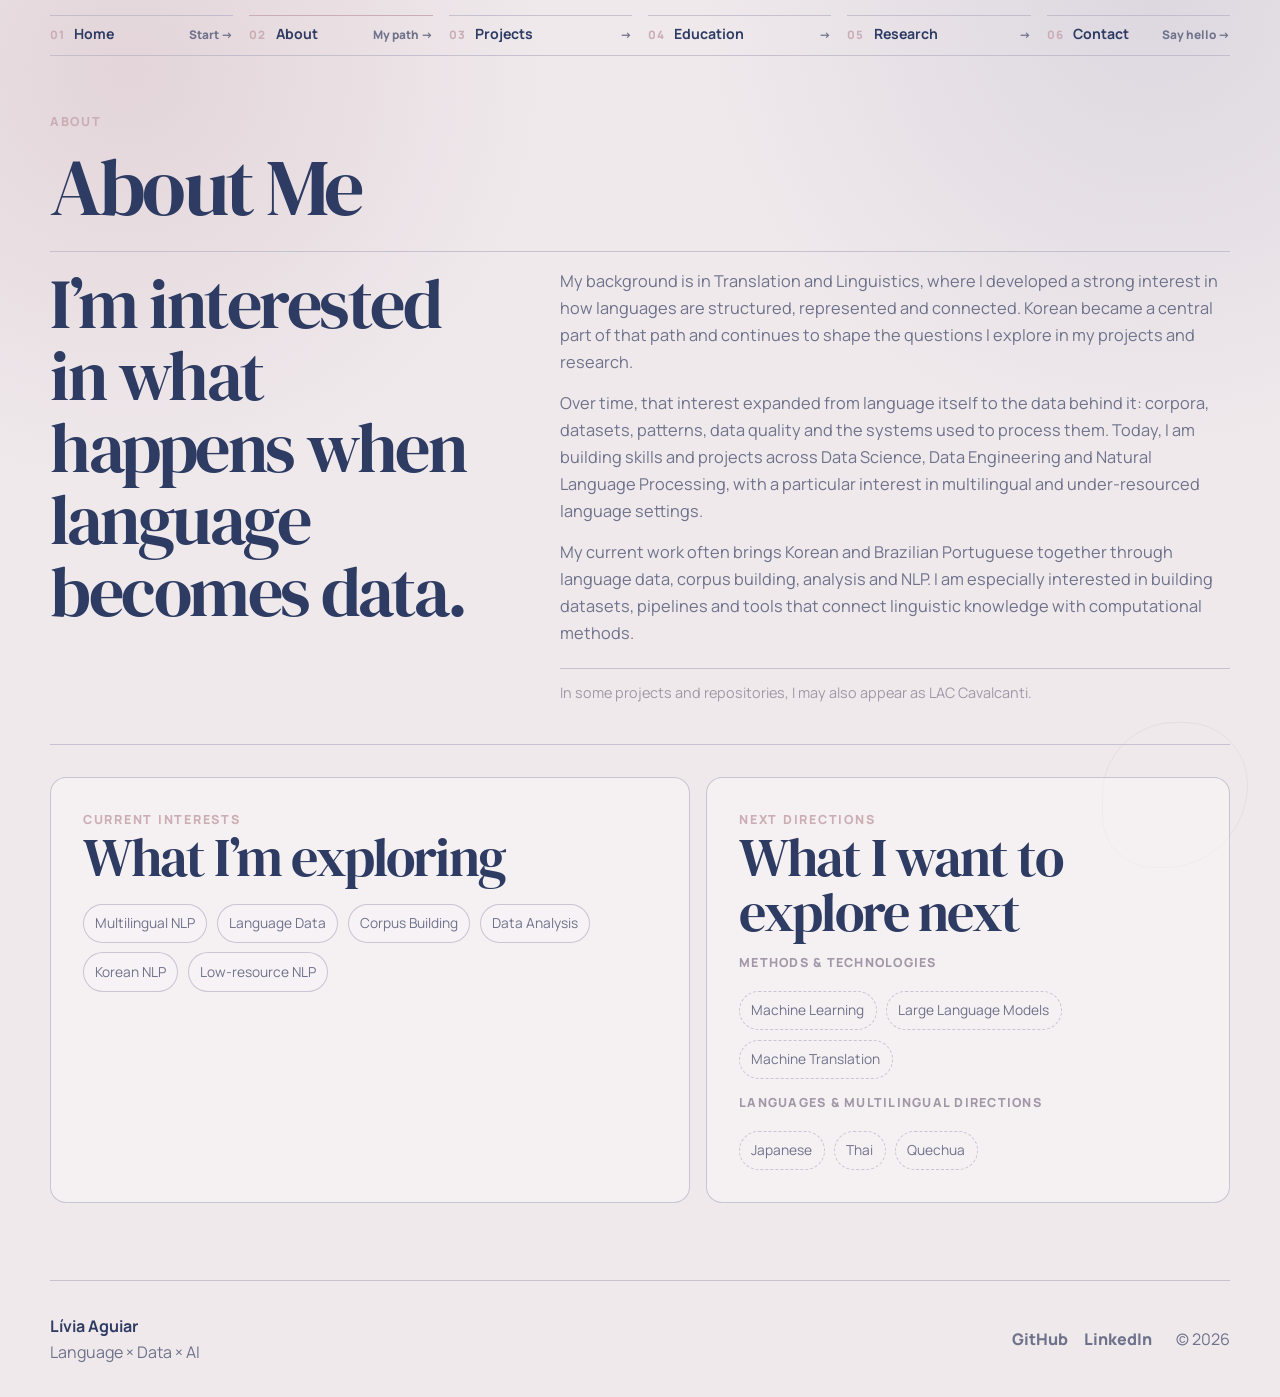
==== about.html @ 625784f5 "Redesign about page" ====
<!doctype html>
<html lang="en">
  <head>
    <meta charset="UTF-8" />
    <meta name="viewport" content="width=device-width, initial-scale=1.0" />
    <meta name="description" content="About Lívia Aguiar: language data, data science, NLP and multilingual language technology with a Korean and Brazilian Portuguese focus." />
    <meta property="og:title" content="About — Lívia Aguiar" />
    <meta property="og:description" content="A profile at the intersection of language, data and NLP." />
    <meta property="og:type" content="website" />
    <title>About — Lívia Aguiar</title>
    <link rel="icon" href="assets/icons/favicon.svg" type="image/svg+xml" />
    <link rel="preconnect" href="https://fonts.googleapis.com" />
    <link rel="preconnect" href="https://fonts.gstatic.com" crossorigin />
    <link href="https://fonts.googleapis.com/css2?family=DM+Serif+Display&family=Manrope:wght@400;500;600;700;800&display=swap" rel="stylesheet" />
    <link rel="stylesheet" href="css/style.css" />
  </head>
  <body data-page="about">
    <a class="skip-link" href="#main">Skip to content</a>
    <nav class="editorial-nav" aria-label="Main navigation"><a href="index.html"><span>01</span><strong>Home</strong><em>Start →</em></a><a class="is-active" href="about.html" aria-current="page"><span>02</span><strong>About</strong><em>My path →</em></a><a href="projects.html"><span>03</span><strong>Projects</strong><em>→</em></a><a href="education.html"><span>04</span><strong>Education</strong><em>→</em></a><a href="research.html"><span>05</span><strong>Research</strong><em>→</em></a><a href="contact.html"><span>06</span><strong>Contact</strong><em>Say hello →</em></a></nav>
    <main id="main" class="page-shell">
      <header class="page-intro about-intro reveal"><p class="eyebrow">About</p><h1>About Me</h1></header>
      <section class="about-editorial reveal" aria-label="About Lívia Aguiar">
        <p class="about-statement">I’m interested in what happens when language becomes data.</p>
        <div class="about-narrative">
          <p>My background is in Translation and Linguistics, where I developed a strong interest in how languages are structured, represented and connected. Korean became a central part of that path and continues to shape the questions I explore in my projects and research.</p>
          <p>Over time, that interest expanded from language itself to the data behind it: corpora, datasets, patterns, data quality and the systems used to process them. Today, I am building skills and projects across Data Science, Data Engineering and Natural Language Processing, with a particular interest in multilingual and under-resourced language settings.</p>
          <p>My current work often brings Korean and Brazilian Portuguese together through language data, corpus building, analysis and NLP. I am especially interested in building datasets, pipelines and tools that connect linguistic knowledge with computational methods.</p>
          <p class="alias-note">In some projects and repositories, I may also appear as LAC Cavalcanti.</p>
        </div>
      </section>
      <section class="about-interest-grid reveal" aria-label="Current and future interests">
        <article class="interest-panel current-interests" aria-labelledby="interests-title"><p class="eyebrow">Current interests</p><h2 id="interests-title">What I’m exploring</h2><ul class="tag-list"><li>Multilingual NLP</li><li>Language Data</li><li>Corpus Building</li><li>Data Analysis</li><li>Korean NLP</li><li>Low-resource NLP</li></ul></article>
        <article class="interest-panel next-interests" aria-labelledby="next-title"><p class="eyebrow">Next directions</p><h2 id="next-title">What I want to explore next</h2><div class="future-group"><h3>Methods & Technologies</h3><ul class="tag-list future-tags"><li>Machine Learning</li><li>Large Language Models</li><li>Machine Translation</li></ul></div><div class="future-group"><h3>Languages & Multilingual Directions</h3><ul class="tag-list future-tags"><li>Japanese</li><li>Thai</li><li>Quechua</li></ul></div></article>
      </section>
    </main>
    <footer class="site-footer"><div><strong>Lívia Aguiar</strong><p>Language × Data × AI</p></div><nav aria-label="Footer links"><a href="https://github.com/liviaaguiarcc/" target="_blank" rel="noreferrer">GitHub</a><a href="https://www.linkedin.com/in/liviaaguiarcc/" target="_blank" rel="noreferrer">LinkedIn</a></nav><p>© <span data-year></span></p></footer>
    <script src="js/main.js"></script>
  </body>
</html>
---- css/style.css ----
/* Variables */
:root {
  --navy: #2e3b62;
  --lavender-grey: #6e728b;
  --soft-lilac: #b7b3c6;
  --dusty-rose: #cbadb5;
  --rose-lilac: #cabac8;
  --off-white: #efe9ec;
  --mauve-grey: #a197a7;
  --background: var(--off-white);
  --surface: #f8f4f6;
  --surface-soft: rgba(202, 186, 200, 0.28);
  --text-primary: var(--navy);
  --text-secondary: var(--lavender-grey);
  --border: rgba(183, 179, 198, 0.72);
  --accent: var(--dusty-rose);
  --shadow: 0 24px 70px rgba(46, 59, 98, 0.09);
  --radius: 16px;
  --radius-sm: 10px;
  --max: 1180px;
}

/* Reset */
* { box-sizing: border-box; }
html { scroll-behavior: smooth; }
body, h1, h2, h3, h4, p, ul, ol { margin: 0; }
ul, ol { padding: 0; }
button, input, textarea, select { font: inherit; }
button { color: inherit; }
img, svg { max-width: 100%; }

/* Base */
body {
  min-height: 100vh;
  overflow-x: hidden;
  background:
    radial-gradient(circle at 10% 5%, rgba(203, 173, 181, 0.34), transparent 26rem),
    radial-gradient(circle at 90% 0%, rgba(183, 179, 198, 0.32), transparent 28rem),
    var(--background);
  color: var(--text-primary);
  font-family: Manrope, system-ui, sans-serif;
  line-height: 1.65;
}

body::before {
  content: "";
  position: fixed;
  inset: auto 2rem 2rem auto;
  width: 9rem;
  height: 9rem;
  border: 1px solid rgba(203, 173, 181, 0.36);
  border-radius: 54% 46% 62% 38%;
  opacity: 0.55;
  pointer-events: none;
}

a { color: inherit; text-decoration: none; }
a:focus-visible, button:focus-visible { outline: 3px solid rgba(46, 59, 98, 0.34); outline-offset: 4px; }
p { color: var(--text-secondary); }

/* Typography */
h1, h2 { font-family: "DM Serif Display", Georgia, serif; font-weight: 400; letter-spacing: -0.035em; }
h1 { font-size: clamp(4rem, 11vw, 8.4rem); line-height: 0.9; }
h2 { font-size: clamp(2rem, 5vw, 4.2rem); line-height: 1; }
h3 { font-size: 1.08rem; line-height: 1.35; }
.lede { max-width: 760px; color: var(--text-primary); font-size: clamp(1.2rem, 2.2vw, 1.65rem); line-height: 1.45; }
.eyebrow, .card-kicker, .status-label { color: var(--accent); font-size: 0.78rem; font-weight: 900; letter-spacing: 0.14em; text-transform: uppercase; }
.sr-only { position: absolute; width: 1px; height: 1px; padding: 0; overflow: hidden; clip: rect(0,0,0,0); white-space: nowrap; border: 0; }

/* Navigation */
.skip-link { position: fixed; top: 0.75rem; left: 0.75rem; z-index: 100; transform: translateY(-180%); padding: 0.65rem 0.85rem; border-radius: 999px; background: var(--navy); color: var(--surface); font-weight: 800; }
.skip-link:focus { transform: translateY(0); }
.editorial-nav { display: grid; grid-template-columns: repeat(6, minmax(0, 1fr)); gap: clamp(0.5rem, 1.6vw, 1rem); width: min(var(--max), calc(100% - 2rem)); margin: 0 auto; padding: clamp(0.75rem, 1.7vh, 1rem) 0 0.7rem; border-bottom: 1px solid var(--border); }
.editorial-nav a { display: grid; grid-template-columns: auto minmax(0, 1fr) auto; gap: 0.6rem; align-items: baseline; min-width: 0; padding: 0.55rem 0 0; border-top: 1px solid var(--border); color: var(--text-secondary); transition: border-color 180ms ease; }
.editorial-nav span { color: var(--accent); font-size: 0.72rem; font-weight: 900; letter-spacing: 0.08em; }
.editorial-nav strong { overflow: hidden; color: var(--text-primary); font-size: clamp(0.88rem, 0.95vw, 1rem); line-height: 1.1; text-overflow: ellipsis; white-space: nowrap; }
.editorial-nav em { justify-self: end; color: var(--text-secondary); font-size: 0.74rem; font-style: normal; font-weight: 800; line-height: 1.2; white-space: nowrap; transition: transform 180ms ease, color 180ms ease; }
.editorial-nav a:hover, .editorial-nav a.is-active { border-color: var(--accent); }
.editorial-nav a:hover em { color: var(--accent); transform: translateX(3px); }
.editorial-nav a.is-active strong { color: var(--navy); }

/* Page Layout */
.page-shell { width: min(var(--max), calc(100% - 2rem)); margin: 0 auto; padding: clamp(4rem, 8vw, 7rem) 0; }
.page-intro { display: grid; gap: 1.15rem; margin-bottom: clamp(3rem, 7vw, 5rem); }
.home-page { min-height: calc(100vh - 5rem); }
.split { display: grid; grid-template-columns: 0.85fr 1.15fr; gap: clamp(2rem, 6vw, 5rem); }
body[data-page="about"] .page-shell,
body[data-page="projects"] .page-shell,
body[data-page="education"] .page-shell,
body[data-page="research"] .page-shell { padding-top: clamp(2rem, 4.5vw, 3.5rem); padding-bottom: clamp(3rem, 6vw, 5rem); }
body[data-page="projects"] .page-intro,
body[data-page="education"] .page-intro,
body[data-page="research"] .page-intro { margin-bottom: clamp(1.25rem, 3vw, 2rem); }
body[data-page="projects"] .page-intro h1,
body[data-page="education"] .page-intro h1,
body[data-page="research"] .page-intro h1 { font-size: clamp(3rem, 7vw, 5.5rem); }
body[data-page="projects"] .page-intro .lede,
body[data-page="education"] .page-intro .lede,
body[data-page="research"] .page-intro .lede { font-size: clamp(1.05rem, 1.8vw, 1.35rem); }

/* Buttons */
.button { display: inline-flex; align-items: center; justify-content: center; min-height: 2.9rem; padding: 0 1.15rem; border: 1px solid var(--border); border-radius: 999px; font-weight: 900; transition: transform 180ms ease, background 180ms ease, border-color 180ms ease; }
.button:hover { transform: translateY(-2px); }
.button.primary { border-color: var(--navy); background: var(--navy); color: var(--surface); }
.button.ghost { background: rgba(248, 244, 246, 0.54); }
.text-link, .text-button { display: inline-flex; align-items: center; gap: 0.25rem; border: 0; background: transparent; color: var(--navy); font-weight: 900; cursor: pointer; }
.text-link:hover, .text-button:hover { color: var(--accent); }
.action-row { display: flex; flex-wrap: wrap; align-items: center; gap: 0.8rem; margin-top: 1.5rem; }

/* Home */
body[data-page="home"] { min-height: 100dvh; display: grid; grid-template-rows: auto minmax(0, 1fr) auto; }
body[data-page="home"] .site-footer { padding-block: 0.8rem; }
.home-page { display: grid; align-items: center; width: min(var(--max), calc(100% - 2rem)); min-height: 0; padding: clamp(1rem, 3vh, 2rem) 0 clamp(0.8rem, 2vh, 1.4rem); }
.home-hero { display: grid; grid-template-columns: minmax(0, 1.15fr) minmax(300px, 0.85fr); align-items: center; gap: clamp(1.5rem, 5vw, 4rem); min-height: 0; }
.home-copy { display: grid; gap: clamp(0.75rem, 1.6vh, 1rem); }
.home-copy h1 { font-size: clamp(4rem, min(9vw, 13vh), 7.8rem); }
.home-copy h1 span { display: block; }
.home-copy .lede { max-width: 680px; font-size: clamp(1.08rem, min(2vw, 2.8vh), 1.48rem); }
.expertise-line { color: var(--lavender-grey); font-size: clamp(0.78rem, 1.2vw, 0.9rem); font-weight: 900; letter-spacing: 0.08em; line-height: 1.5; text-transform: uppercase; }
.editorial-link { display: inline-flex; align-items: center; color: var(--navy); font-weight: 900; transition: color 180ms ease, transform 180ms ease; }
.editorial-link:hover { color: var(--accent); transform: translateX(3px); }
.identity-map { position: relative; min-height: clamp(300px, 50vh, 430px); isolation: isolate; }
.identity-map::before { content: ""; position: absolute; inset: 12% 10% 12% 18%; z-index: -1; border-radius: 50%; background: radial-gradient(circle, rgba(202,186,200,.24), transparent 68%); }
.map-lines { position: absolute; inset: 0; width: 100%; height: 100%; overflow: visible; }
.map-lines path { fill: none; stroke: rgba(46,59,98,.28); stroke-width: 1.2; stroke-linecap: round; stroke-dasharray: 420; stroke-dashoffset: 420; animation: draw-map 1200ms ease forwards; }
.map-node { position: absolute; display: grid; gap: 0.08rem; padding: 0.35rem 0.15rem; color: var(--text-primary); transform: translate(-50%, -50%); }
.map-node::before { content: ""; position: absolute; top: 50%; left: -0.95rem; width: 0.45rem; height: 0.45rem; border-radius: 50%; background: var(--dusty-rose); box-shadow: 0 0 0 7px rgba(203,173,181,.14); }
.map-node span { color: var(--accent); font-size: 0.68rem; font-weight: 900; letter-spacing: 0.12em; text-transform: uppercase; }
.map-node strong { font-size: clamp(0.95rem, 1.5vw, 1.25rem); line-height: 1.1; }
.map-node em { color: var(--text-secondary); font-size: 0.78rem; font-style: normal; }
.node-korean { top: 20%; left: 14%; }
.node-portuguese { top: 73%; left: 15%; }
.node-language { top: 47%; left: 43%; }
.node-data { top: 25%; left: 79%; }
.node-nlp { top: 74%; left: 80%; }
.node-analysis { top: 86%; left: 48%; }
.botanical-mark { position: absolute; right: 5%; bottom: 6%; width: 4.4rem; height: 4.4rem; border: 1px solid rgba(203,173,181,.58); border-radius: 58% 42% 62% 38%; transform: rotate(-18deg); opacity: 0.72; }
.botanical-mark::before, .botanical-mark::after { content: ""; position: absolute; width: 1.8rem; height: 2.7rem; border: 1px solid rgba(203,173,181,.48); border-radius: 50%; }
.botanical-mark::before { top: -0.75rem; left: 1.2rem; transform: rotate(28deg); }
.botanical-mark::after { right: -0.8rem; bottom: 0.5rem; transform: rotate(-38deg); }
.tag-list li { padding: 0.45rem 0.7rem; border: 1px solid var(--border); border-radius: 999px; background: rgba(248,244,246,.62); color: var(--text-secondary); font-size: 0.86rem; }

@keyframes draw-map { to { stroke-dashoffset: 0; } }

/* About */
body[data-page="about"] .page-intro { margin-bottom: clamp(1rem, 2.5vw, 1.75rem); }
body[data-page="about"] .page-intro h1 { font-size: clamp(3rem, 7vw, 5rem); }
.about-editorial { display: grid; grid-template-columns: minmax(0, 0.8fr) minmax(0, 1.2fr); gap: clamp(1.75rem, 5vw, 4rem); align-items: start; padding-block: clamp(0.5rem, 1.5vw, 1rem) clamp(1.5rem, 4vw, 2.4rem); border-top: 1px solid var(--border); border-bottom: 1px solid var(--border); }
.about-statement { max-width: 520px; color: var(--navy); font-family: "DM Serif Display", Georgia, serif; font-size: clamp(2.4rem, 5.5vw, 4.7rem); line-height: 1.02; letter-spacing: -0.035em; }
.about-narrative { display: grid; gap: 0.9rem; max-width: 760px; }
.about-narrative p { font-size: 1.02rem; }
.alias-note { margin-top: 0.4rem; padding-top: 0.8rem; border-top: 1px solid var(--border); color: var(--mauve-grey); font-size: 0.9rem !important; }
.interest-panel, .research-paper, .contact-card { margin-top: clamp(3rem, 7vw, 5rem); padding: clamp(1.5rem, 4vw, 3rem); border: 1px solid var(--border); border-radius: var(--radius); background: rgba(248,244,246,.62); }
body[data-page="about"] .interest-panel { margin-top: 0; padding: clamp(1.25rem, 3vw, 2rem); }
body[data-page="about"] .interest-panel h2 { font-size: clamp(2rem, 4.5vw, 3.4rem); }
.about-interest-grid { display: grid; grid-template-columns: minmax(0, 1.1fr) minmax(280px, 0.9fr); gap: 1rem; margin-top: clamp(1.25rem, 3vw, 2rem); }
.future-group { margin-top: 1rem; }
.future-group h3 { color: var(--mauve-grey); font-size: 0.78rem; font-weight: 900; letter-spacing: 0.1em; text-transform: uppercase; }
.future-tags li { background: transparent; border-style: dashed; color: var(--lavender-grey); }
.tag-list { display: flex; flex-wrap: wrap; gap: 0.6rem; margin-top: 1.2rem; list-style: none; }
.tag-list.compact { margin-top: 1rem; }
.tag-list.compact li { font-size: 0.78rem; padding: 0.35rem 0.58rem; }

/* Projects */
.filter-bar { display: flex; flex-wrap: wrap; gap: 0.55rem; margin-bottom: clamp(1rem, 2.5vw, 1.5rem); }
body[data-page="projects"] .project-archive { margin-top: 0; }
.filter-button { border: 1px solid var(--border); border-radius: 999px; background: transparent; padding: 0.55rem 0.85rem; color: var(--text-secondary); font-weight: 900; cursor: pointer; }
.filter-button.is-active, .filter-button:hover { border-color: var(--navy); background: var(--navy); color: var(--surface); }
.project-layout { display: grid; grid-template-columns: repeat(6, 1fr); gap: 1rem; }
.project-card { grid-column: span 3; display: grid; gap: 0.85rem; min-height: 22rem; padding: 1.3rem; border: 1px solid var(--border); border-radius: var(--radius); background: rgba(248,244,246,.58); transition: opacity 200ms ease, transform 200ms ease, border-color 200ms ease; text-align: left; }
.project-card.featured { grid-column: span 6; min-height: 24rem; background: linear-gradient(135deg, rgba(248,244,246,.78), rgba(203,173,181,.18)); }
.project-card:hover { transform: translateY(-3px); border-color: rgba(46,59,98,.38); }
.project-card.is-hidden { display: none; }
.project-card .index { color: var(--accent); font-weight: 900; }
.project-card h2 { font-size: clamp(1.8rem, 4vw, 3.2rem); }
.project-dossier { width: min(980px, calc(100% - 2rem)); max-height: min(86vh, 900px); padding: 0; border: 1px solid var(--border); border-radius: var(--radius); background: var(--surface); color: var(--text-primary); box-shadow: var(--shadow); }
.project-dossier::backdrop { background: rgba(46,59,98,.28); backdrop-filter: blur(4px); }
.dossier-close { position: sticky; top: 0; float: right; z-index: 2; width: 2.6rem; height: 2.6rem; margin: 1rem; border: 1px solid var(--border); border-radius: 50%; background: var(--surface); font-size: 1.4rem; cursor: pointer; }
.dossier-body { padding: clamp(1.5rem, 4vw, 3rem); }
.dossier-body header { display: grid; gap: 1rem; margin-bottom: 2rem; }
.dossier-grid { display: grid; grid-template-columns: repeat(2, 1fr); gap: 1rem; }
.dossier-section { padding: 1rem 0; border-top: 1px solid var(--border); }
.metric-grid { display: grid; grid-template-columns: repeat(3, 1fr); gap: 0.8rem; margin-top: 1rem; }
.metric-grid article { padding: 0.85rem; border: 1px solid var(--border); border-radius: var(--radius-sm); }
.metric-grid strong { display: block; font-size: 1.4rem; color: var(--navy); }

/* Education */
.education-top { grid-template-columns: minmax(0, 1fr) auto; align-items: end; }
body[data-page="education"] .archive-tabs { margin-top: 0; }
.archive-tabs { border: 1px solid var(--border); border-radius: var(--radius); background: rgba(248,244,246,.64); box-shadow: var(--shadow); }
.tab-list { display: flex; gap: 0.35rem; padding: 0 1rem; border-bottom: 1px solid var(--border); overflow-x: auto; }
.archive-tab { flex: 0 0 auto; margin-top: 0.75rem; padding: 0.8rem 1rem; border: 1px solid transparent; border-bottom: 0; border-radius: 14px 14px 0 0; background: rgba(248,244,246,.35); color: var(--text-secondary); font-weight: 900; white-space: nowrap; cursor: pointer; }
.archive-tab.is-active { transform: translateY(-3px); border-color: var(--border); background: var(--surface); color: var(--navy); }
.tab-window { background: var(--surface); border-radius: 0 0 var(--radius) var(--radius); }
.tab-panel { padding: clamp(1.5rem, 4vw, 3rem); transition: opacity 220ms ease, transform 220ms ease; }
.tab-panel.is-switching { opacity: 0; transform: translateY(8px); }
.tab-panel[hidden] { display: none; }
.academic-record { margin-top: 1.5rem; }
.academic-record article { display: grid; grid-template-columns: auto 1fr auto; gap: 1rem; padding-bottom: 1.2rem; border-bottom: 1px solid var(--border); }
.record-dot { width: 0.7rem; height: 0.7rem; margin-top: 0.45rem; border-radius: 50%; background: var(--accent); box-shadow: 0 0 0 8px rgba(203,173,181,.16); }
.academic-record small, .program-grid small { color: var(--accent); font-weight: 900; text-transform: uppercase; letter-spacing: 0.08em; }
.program-grid { display: grid; grid-template-columns: 1.2fr 0.8fr; gap: 1rem; margin-top: 1.2rem; }
.program-grid article { padding: 1rem; border: 1px solid var(--border); border-radius: var(--radius-sm); background: rgba(239,233,236,.45); }
.program-feature { min-height: 12rem; background: linear-gradient(135deg, rgba(248,244,246,.76), rgba(203,173,181,.18)) !important; }
.program-compact { grid-column: 1 / -1; }
.panel-header { display: flex; justify-content: space-between; gap: 1rem; align-items: start; }
.credential-rows { margin-top: 1.5rem; border-top: 1px solid var(--border); }
.credential-rows article { display: grid; grid-template-columns: 1fr minmax(160px, .35fr); gap: 1rem; padding: 0.9rem 0; border-bottom: 1px solid var(--border); }
.credential-rows p { text-align: right; }

/* Research */
.research-paper { background: linear-gradient(145deg, rgba(248,244,246,.84), rgba(202,186,200,.22)); }
body[data-page="research"] .research-paper { margin-top: 0; padding: clamp(1.25rem, 3vw, 2.1rem); }
.research-paper h2 { margin: 0.8rem 0 1rem; font-size: clamp(2rem, 5vw, 4rem); }
.alignment-sample { display: grid; grid-template-columns: 4rem 1fr; gap: 0.65rem 1rem; margin-top: 1.5rem; padding-top: 1rem; border-top: 1px solid var(--border); }
.alignment-sample span { color: var(--accent); font-weight: 900; }
.alignment-sample i { grid-column: 1 / -1; height: 1px; background: var(--border); }
.theme-grid { display: grid; grid-template-columns: repeat(4, 1fr); gap: 1rem; margin-top: 1rem; }
.theme-grid article { min-height: 9rem; padding: 1rem; border-top: 1px solid var(--border); }
.theme-grid span { color: var(--accent); font-weight: 900; }
.theme-grid h2 { margin-top: 1rem; font-family: Manrope, sans-serif; font-size: 1rem; font-weight: 900; letter-spacing: 0; }

/* Contact */
body[data-page="contact"] { min-height: 100dvh; display: grid; grid-template-rows: auto minmax(0, 1fr) auto; }
body[data-page="contact"] .editorial-nav { padding-top: 0.55rem; padding-bottom: 0.5rem; }
body[data-page="contact"] .editorial-nav a { padding-top: 0.42rem; }
body[data-page="contact"] .site-footer { padding-block: 0.55rem; }
.contact-page { display: grid; align-items: center; min-height: 0; padding: clamp(1rem, 3vh, 2rem) 0 clamp(0.8rem, 2vh, 1.4rem); }
.contact-card { display: grid; grid-template-columns: minmax(0, 1.15fr) minmax(300px, 0.85fr); align-items: center; gap: clamp(1.5rem, 5vw, 4rem); width: 100%; margin-top: 0; padding: 0; border: 0; background: transparent; }
.contact-card h1 { font-size: clamp(4rem, min(9vw, 13vh), 7.8rem); }
.contact-card .lede { max-width: 680px; font-size: clamp(1.08rem, min(2vw, 2.8vh), 1.48rem); }
.address-book { display: grid; gap: 0.8rem; margin-top: 0; }
.contact-method { display: grid; grid-template-columns: 2.7rem minmax(0, 1fr); gap: 0.15rem 0.9rem; align-items: center; padding: 0.95rem; border: 1px solid var(--border); border-radius: var(--radius-sm); background: rgba(248,244,246,.58); transition: transform 180ms ease, border-color 180ms ease, background 180ms ease; }
.contact-method:hover { transform: translateY(-2px); border-color: rgba(203,173,181,.9); background: rgba(202,186,200,.22); }
.contact-method svg { grid-row: span 2; width: 2.15rem; height: 2.15rem; padding: 0.45rem; border: 1px solid rgba(183,179,198,.72); border-radius: 12px; color: var(--navy); background: rgba(239,233,236,.72); fill: none; stroke: currentColor; stroke-width: 1.55; stroke-linecap: round; stroke-linejoin: round; }
.contact-method span { color: var(--accent); font-weight: 900; text-transform: uppercase; font-size: 0.76rem; letter-spacing: 0.08em; }
.contact-method strong { overflow-wrap: anywhere; color: var(--text-primary); font-size: 0.95rem; }

/* Footer */
.site-footer { display: grid; grid-template-columns: 1fr auto auto; gap: 1.5rem; align-items: center; width: min(var(--max), calc(100% - 2rem)); margin: 0 auto; padding: 2rem 0; border-top: 1px solid var(--border); color: var(--text-secondary); }
.site-footer strong { color: var(--text-primary); }
.site-footer nav { display: flex; gap: 1rem; font-weight: 800; }

/* Utilities */
.reveal { opacity: 0; transform: translateY(12px); transition: opacity 420ms ease, transform 420ms ease; }
.reveal.is-visible { opacity: 1; transform: translateY(0); }

/* Animations */
@supports (view-transition-name: none) { ::view-transition-old(root), ::view-transition-new(root) { animation-duration: 220ms; } }

/* Responsive */
@media (max-width: 900px) {
  .editorial-nav { grid-template-columns: repeat(3, 1fr); }
  .home-hero, .contact-card, .split, .education-top, .project-layout, .program-grid, .theme-grid, .dossier-grid, .about-editorial, .about-interest-grid { grid-template-columns: 1fr; }
  .project-card, .project-card.featured { grid-column: span 1; }
  .identity-map { min-height: 300px; }
  .site-footer { grid-template-columns: 1fr; }
}

@media (min-width: 901px) and (max-height: 820px) {
  .editorial-nav { padding-top: 0.55rem; padding-bottom: 0.55rem; }
  .editorial-nav a { padding-top: 0.42rem; gap: 0.45rem; }
  .editorial-nav em { font-size: 0.68rem; }
  body[data-page="home"] .site-footer { padding-block: 0.55rem; }
  .home-page { padding-block: 0.65rem 0.45rem; }
  .home-copy h1 { font-size: clamp(3.6rem, min(8vw, 12vh), 6.4rem); }
  .contact-card h1 { font-size: clamp(3.6rem, min(8vw, 12vh), 6.4rem); }
  .home-copy .lede { font-size: clamp(1rem, 1.5vw, 1.22rem); }
  .contact-card .lede { font-size: clamp(1rem, 1.5vw, 1.22rem); }
  .identity-map { min-height: clamp(250px, 43vh, 340px); }
}

@media (max-width: 560px) {
  .page-shell { width: min(100% - 1rem, var(--max)); }
  h1 { font-size: clamp(3.3rem, 18vw, 5rem); }
  .editorial-nav { grid-template-columns: repeat(2, 1fr); gap: 0.55rem 0.8rem; padding-top: 0.75rem; }
  .editorial-nav a { padding-top: 0.45rem; }
  .editorial-nav em { display: none; }
  body[data-page="home"] { display: block; }
  .about-statement { font-size: clamp(2.15rem, 12vw, 3.4rem); }
  .home-page { display: block; padding-block: 2.2rem; }
  .home-hero { gap: 1.5rem; }
  .identity-map { min-height: 360px; margin-top: 1.5rem; }
  .contact-page { display: block; padding-block: 2.2rem; }
  .map-node em { display: none; }
  .node-data { left: 76%; }
  .node-nlp { left: 76%; }
  .address-book a, .credential-rows article, .academic-record article, .metric-grid { grid-template-columns: 1fr; }
  .credential-rows p { text-align: left; }
  .button, .action-row a { width: 100%; }
}

@media (prefers-reduced-motion: reduce) {
  *, *::before, *::after { scroll-behavior: auto !important; transition-duration: 0.01ms !important; animation-duration: 0.01ms !important; animation-iteration-count: 1 !important; }
  .reveal { opacity: 1; transform: none; }
  .map-lines path { stroke-dashoffset: 0; animation: none; }
}
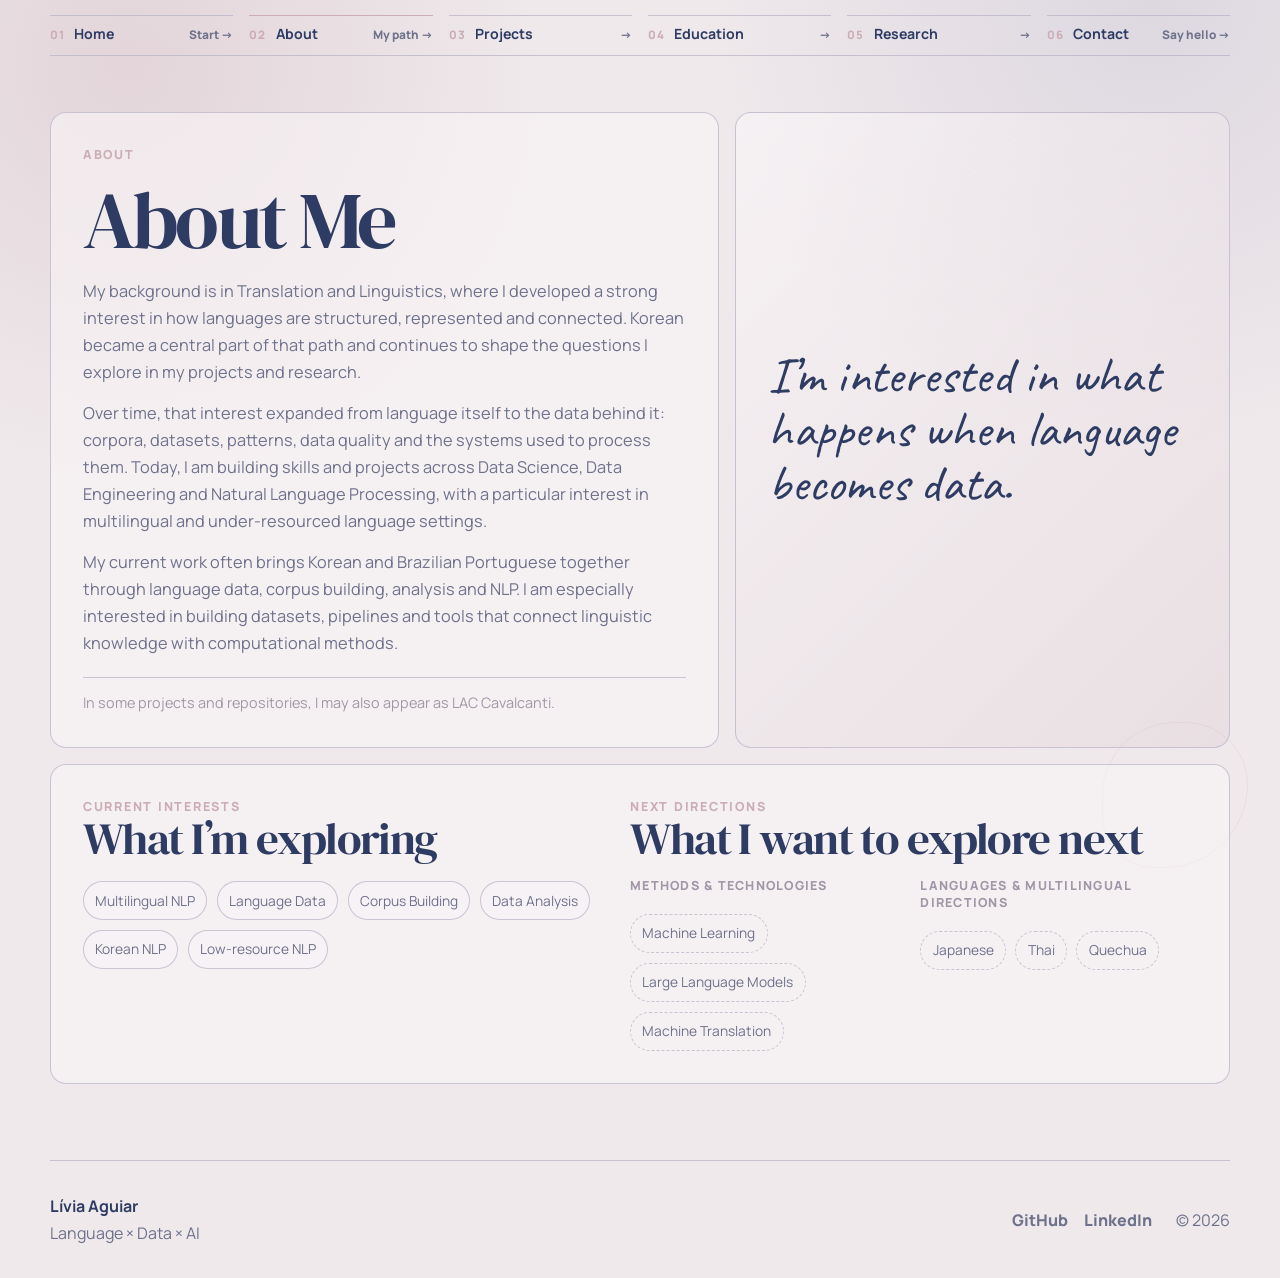
==== commit f35d6a19: "Adjust about page block layout" ====
--- a/about.html
+++ b/about.html
@@ -11,26 +11,32 @@
     <link rel="icon" href="assets/icons/favicon.svg" type="image/svg+xml" />
     <link rel="preconnect" href="https://fonts.googleapis.com" />
     <link rel="preconnect" href="https://fonts.gstatic.com" crossorigin />
-    <link href="https://fonts.googleapis.com/css2?family=DM+Serif+Display&family=Manrope:wght@400;500;600;700;800&display=swap" rel="stylesheet" />
+    <link href="https://fonts.googleapis.com/css2?family=Caveat:wght@500;600&family=DM+Serif+Display&family=Manrope:wght@400;500;600;700;800&display=swap" rel="stylesheet" />
     <link rel="stylesheet" href="css/style.css" />
   </head>
   <body data-page="about">
     <a class="skip-link" href="#main">Skip to content</a>
     <nav class="editorial-nav" aria-label="Main navigation"><a href="index.html"><span>01</span><strong>Home</strong><em>Start →</em></a><a class="is-active" href="about.html" aria-current="page"><span>02</span><strong>About</strong><em>My path →</em></a><a href="projects.html"><span>03</span><strong>Projects</strong><em>→</em></a><a href="education.html"><span>04</span><strong>Education</strong><em>→</em></a><a href="research.html"><span>05</span><strong>Research</strong><em>→</em></a><a href="contact.html"><span>06</span><strong>Contact</strong><em>Say hello →</em></a></nav>
     <main id="main" class="page-shell">
-      <header class="page-intro about-intro reveal"><p class="eyebrow">About</p><h1>About Me</h1></header>
-      <section class="about-editorial reveal" aria-label="About Lívia Aguiar">
-        <p class="about-statement">I’m interested in what happens when language becomes data.</p>
-        <div class="about-narrative">
-          <p>My background is in Translation and Linguistics, where I developed a strong interest in how languages are structured, represented and connected. Korean became a central part of that path and continues to shape the questions I explore in my projects and research.</p>
-          <p>Over time, that interest expanded from language itself to the data behind it: corpora, datasets, patterns, data quality and the systems used to process them. Today, I am building skills and projects across Data Science, Data Engineering and Natural Language Processing, with a particular interest in multilingual and under-resourced language settings.</p>
-          <p>My current work often brings Korean and Brazilian Portuguese together through language data, corpus building, analysis and NLP. I am especially interested in building datasets, pipelines and tools that connect linguistic knowledge with computational methods.</p>
-          <p class="alias-note">In some projects and repositories, I may also appear as LAC Cavalcanti.</p>
+      <section class="about-layout reveal" aria-label="About Lívia Aguiar">
+        <article class="about-block about-story-block">
+          <header class="page-intro about-intro"><p class="eyebrow">About</p><h1>About Me</h1></header>
+          <div class="about-narrative">
+            <p>My background is in Translation and Linguistics, where I developed a strong interest in how languages are structured, represented and connected. Korean became a central part of that path and continues to shape the questions I explore in my projects and research.</p>
+            <p>Over time, that interest expanded from language itself to the data behind it: corpora, datasets, patterns, data quality and the systems used to process them. Today, I am building skills and projects across Data Science, Data Engineering and Natural Language Processing, with a particular interest in multilingual and under-resourced language settings.</p>
+            <p>My current work often brings Korean and Brazilian Portuguese together through language data, corpus building, analysis and NLP. I am especially interested in building datasets, pipelines and tools that connect linguistic knowledge with computational methods.</p>
+            <p class="alias-note">In some projects and repositories, I may also appear as LAC Cavalcanti.</p>
+          </div>
+        </article>
+        <aside class="about-block about-statement-block">
+          <p class="about-statement">I’m interested in what happens when language becomes data.</p>
+        </aside>
+      </section>
+      <section class="about-block about-interests-block reveal" aria-label="Current and future interests">
+        <div class="about-interest-grid">
+          <article class="current-interests" aria-labelledby="interests-title"><p class="eyebrow">Current interests</p><h2 id="interests-title">What I’m exploring</h2><ul class="tag-list"><li>Multilingual NLP</li><li>Language Data</li><li>Corpus Building</li><li>Data Analysis</li><li>Korean NLP</li><li>Low-resource NLP</li></ul></article>
+          <article class="next-interests" aria-labelledby="next-title"><p class="eyebrow">Next directions</p><h2 id="next-title">What I want to explore next</h2><div class="future-groups"><div class="future-group"><h3>Methods & Technologies</h3><ul class="tag-list future-tags"><li>Machine Learning</li><li>Large Language Models</li><li>Machine Translation</li></ul></div><div class="future-group"><h3>Languages & Multilingual Directions</h3><ul class="tag-list future-tags"><li>Japanese</li><li>Thai</li><li>Quechua</li></ul></div></div></article>
         </div>
-      </section>
-      <section class="about-interest-grid reveal" aria-label="Current and future interests">
-        <article class="interest-panel current-interests" aria-labelledby="interests-title"><p class="eyebrow">Current interests</p><h2 id="interests-title">What I’m exploring</h2><ul class="tag-list"><li>Multilingual NLP</li><li>Language Data</li><li>Corpus Building</li><li>Data Analysis</li><li>Korean NLP</li><li>Low-resource NLP</li></ul></article>
-        <article class="interest-panel next-interests" aria-labelledby="next-title"><p class="eyebrow">Next directions</p><h2 id="next-title">What I want to explore next</h2><div class="future-group"><h3>Methods & Technologies</h3><ul class="tag-list future-tags"><li>Machine Learning</li><li>Large Language Models</li><li>Machine Translation</li></ul></div><div class="future-group"><h3>Languages & Multilingual Directions</h3><ul class="tag-list future-tags"><li>Japanese</li><li>Thai</li><li>Quechua</li></ul></div></article>
       </section>
     </main>
     <footer class="site-footer"><div><strong>Lívia Aguiar</strong><p>Language × Data × AI</p></div><nav aria-label="Footer links"><a href="https://github.com/liviaaguiarcc/" target="_blank" rel="noreferrer">GitHub</a><a href="https://www.linkedin.com/in/liviaaguiarcc/" target="_blank" rel="noreferrer">LinkedIn</a></nav><p>© <span data-year></span></p></footer>
--- a/css/style.css
+++ b/css/style.css
@@ -143,18 +143,23 @@
 @keyframes draw-map { to { stroke-dashoffset: 0; } }
 
 /* About */
-body[data-page="about"] .page-intro { margin-bottom: clamp(1rem, 2.5vw, 1.75rem); }
+body[data-page="about"] .page-intro { margin-bottom: clamp(0.85rem, 2vw, 1.35rem); }
 body[data-page="about"] .page-intro h1 { font-size: clamp(3rem, 7vw, 5rem); }
-.about-editorial { display: grid; grid-template-columns: minmax(0, 0.8fr) minmax(0, 1.2fr); gap: clamp(1.75rem, 5vw, 4rem); align-items: start; padding-block: clamp(0.5rem, 1.5vw, 1rem) clamp(1.5rem, 4vw, 2.4rem); border-top: 1px solid var(--border); border-bottom: 1px solid var(--border); }
-.about-statement { max-width: 520px; color: var(--navy); font-family: "DM Serif Display", Georgia, serif; font-size: clamp(2.4rem, 5.5vw, 4.7rem); line-height: 1.02; letter-spacing: -0.035em; }
-.about-narrative { display: grid; gap: 0.9rem; max-width: 760px; }
+.about-layout { display: grid; grid-template-columns: minmax(0, 1.15fr) minmax(280px, 0.85fr); gap: 1rem; align-items: stretch; }
+.about-block { padding: clamp(1.25rem, 3vw, 2rem); border: 1px solid var(--border); border-radius: var(--radius); background: rgba(248,244,246,.62); }
+.about-story-block { display: grid; align-content: start; }
+.about-statement-block { display: grid; place-items: center; min-height: 100%; background: linear-gradient(135deg, rgba(248,244,246,.72), rgba(203,173,181,.16)); }
+.about-statement { max-width: 430px; color: var(--navy); font-family: Caveat, "DM Serif Display", cursive; font-size: clamp(2rem, 4vw, 3.35rem); line-height: 1.05; letter-spacing: 0.005em; }
+.about-narrative { display: grid; gap: 0.9rem; max-width: 820px; }
 .about-narrative p { font-size: 1.02rem; }
 .alias-note { margin-top: 0.4rem; padding-top: 0.8rem; border-top: 1px solid var(--border); color: var(--mauve-grey); font-size: 0.9rem !important; }
 .interest-panel, .research-paper, .contact-card { margin-top: clamp(3rem, 7vw, 5rem); padding: clamp(1.5rem, 4vw, 3rem); border: 1px solid var(--border); border-radius: var(--radius); background: rgba(248,244,246,.62); }
 body[data-page="about"] .interest-panel { margin-top: 0; padding: clamp(1.25rem, 3vw, 2rem); }
 body[data-page="about"] .interest-panel h2 { font-size: clamp(2rem, 4.5vw, 3.4rem); }
-.about-interest-grid { display: grid; grid-template-columns: minmax(0, 1.1fr) minmax(280px, 0.9fr); gap: 1rem; margin-top: clamp(1.25rem, 3vw, 2rem); }
-.future-group { margin-top: 1rem; }
+.about-interests-block { margin-top: 1rem; }
+.about-interest-grid { display: grid; grid-template-columns: minmax(0, 1fr) minmax(0, 1.1fr); gap: clamp(1rem, 3vw, 2rem); }
+.about-interest-grid h2 { font-size: clamp(1.8rem, 3.5vw, 2.8rem); }
+.future-groups { display: grid; grid-template-columns: repeat(2, minmax(0, 1fr)); gap: 0.85rem; margin-top: 1rem; }
 .future-group h3 { color: var(--mauve-grey); font-size: 0.78rem; font-weight: 900; letter-spacing: 0.1em; text-transform: uppercase; }
 .future-tags li { background: transparent; border-style: dashed; color: var(--lavender-grey); }
 .tag-list { display: flex; flex-wrap: wrap; gap: 0.6rem; margin-top: 1.2rem; list-style: none; }
@@ -251,7 +256,7 @@
 /* Responsive */
 @media (max-width: 900px) {
   .editorial-nav { grid-template-columns: repeat(3, 1fr); }
-  .home-hero, .contact-card, .split, .education-top, .project-layout, .program-grid, .theme-grid, .dossier-grid, .about-editorial, .about-interest-grid { grid-template-columns: 1fr; }
+  .home-hero, .contact-card, .split, .education-top, .project-layout, .program-grid, .theme-grid, .dossier-grid, .about-layout, .about-interest-grid { grid-template-columns: 1fr; }
   .project-card, .project-card.featured { grid-column: span 1; }
   .identity-map { min-height: 300px; }
   .site-footer { grid-template-columns: 1fr; }
@@ -278,6 +283,7 @@
   .editorial-nav em { display: none; }
   body[data-page="home"] { display: block; }
   .about-statement { font-size: clamp(2.15rem, 12vw, 3.4rem); }
+  .future-groups { grid-template-columns: 1fr; }
   .home-page { display: block; padding-block: 2.2rem; }
   .home-hero { gap: 1.5rem; }
   .identity-map { min-height: 360px; margin-top: 1.5rem; }
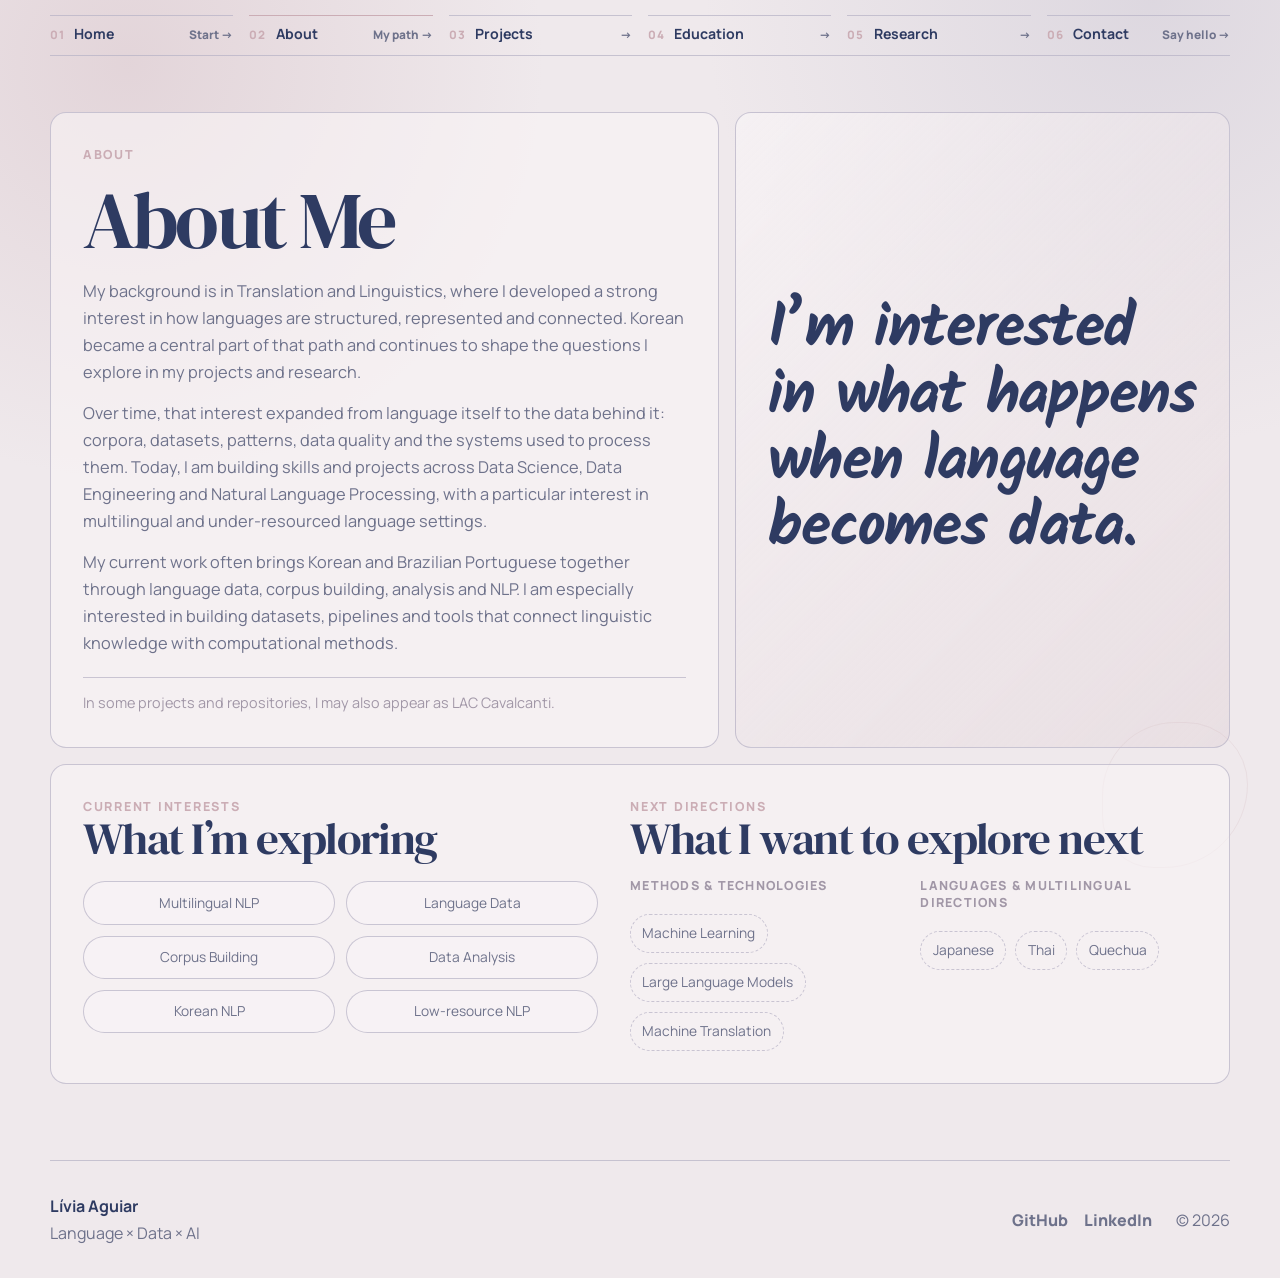
==== commit 9867336a: "Refine about statement and interests" ====
--- a/about.html
+++ b/about.html
@@ -11,7 +11,7 @@
     <link rel="icon" href="assets/icons/favicon.svg" type="image/svg+xml" />
     <link rel="preconnect" href="https://fonts.googleapis.com" />
     <link rel="preconnect" href="https://fonts.gstatic.com" crossorigin />
-    <link href="https://fonts.googleapis.com/css2?family=Caveat:wght@500;600&family=DM+Serif+Display&family=Manrope:wght@400;500;600;700;800&display=swap" rel="stylesheet" />
+    <link href="https://fonts.googleapis.com/css2?family=DM+Serif+Display&family=Kalam:wght@400;700&family=Manrope:wght@400;500;600;700;800&display=swap" rel="stylesheet" />
     <link rel="stylesheet" href="css/style.css" />
   </head>
   <body data-page="about">
--- a/css/style.css
+++ b/css/style.css
@@ -149,7 +149,7 @@
 .about-block { padding: clamp(1.25rem, 3vw, 2rem); border: 1px solid var(--border); border-radius: var(--radius); background: rgba(248,244,246,.62); }
 .about-story-block { display: grid; align-content: start; }
 .about-statement-block { display: grid; place-items: center; min-height: 100%; background: linear-gradient(135deg, rgba(248,244,246,.72), rgba(203,173,181,.16)); }
-.about-statement { max-width: 430px; color: var(--navy); font-family: Caveat, "DM Serif Display", cursive; font-size: clamp(2rem, 4vw, 3.35rem); line-height: 1.05; letter-spacing: 0.005em; }
+.about-statement { max-width: 500px; color: var(--navy); font-family: Kalam, "DM Serif Display", cursive; font-size: clamp(2.4rem, 4.8vw, 4.35rem); font-weight: 700; line-height: 1.08; letter-spacing: -0.03em; }
 .about-narrative { display: grid; gap: 0.9rem; max-width: 820px; }
 .about-narrative p { font-size: 1.02rem; }
 .alias-note { margin-top: 0.4rem; padding-top: 0.8rem; border-top: 1px solid var(--border); color: var(--mauve-grey); font-size: 0.9rem !important; }
@@ -159,6 +159,8 @@
 .about-interests-block { margin-top: 1rem; }
 .about-interest-grid { display: grid; grid-template-columns: minmax(0, 1fr) minmax(0, 1.1fr); gap: clamp(1rem, 3vw, 2rem); }
 .about-interest-grid h2 { font-size: clamp(1.8rem, 3.5vw, 2.8rem); }
+.current-interests .tag-list { display: grid; grid-template-columns: repeat(2, minmax(0, 1fr)); gap: 0.7rem; }
+.current-interests .tag-list li { display: grid; place-items: center; min-height: 2.7rem; text-align: center; }
 .future-groups { display: grid; grid-template-columns: repeat(2, minmax(0, 1fr)); gap: 0.85rem; margin-top: 1rem; }
 .future-group h3 { color: var(--mauve-grey); font-size: 0.78rem; font-weight: 900; letter-spacing: 0.1em; text-transform: uppercase; }
 .future-tags li { background: transparent; border-style: dashed; color: var(--lavender-grey); }
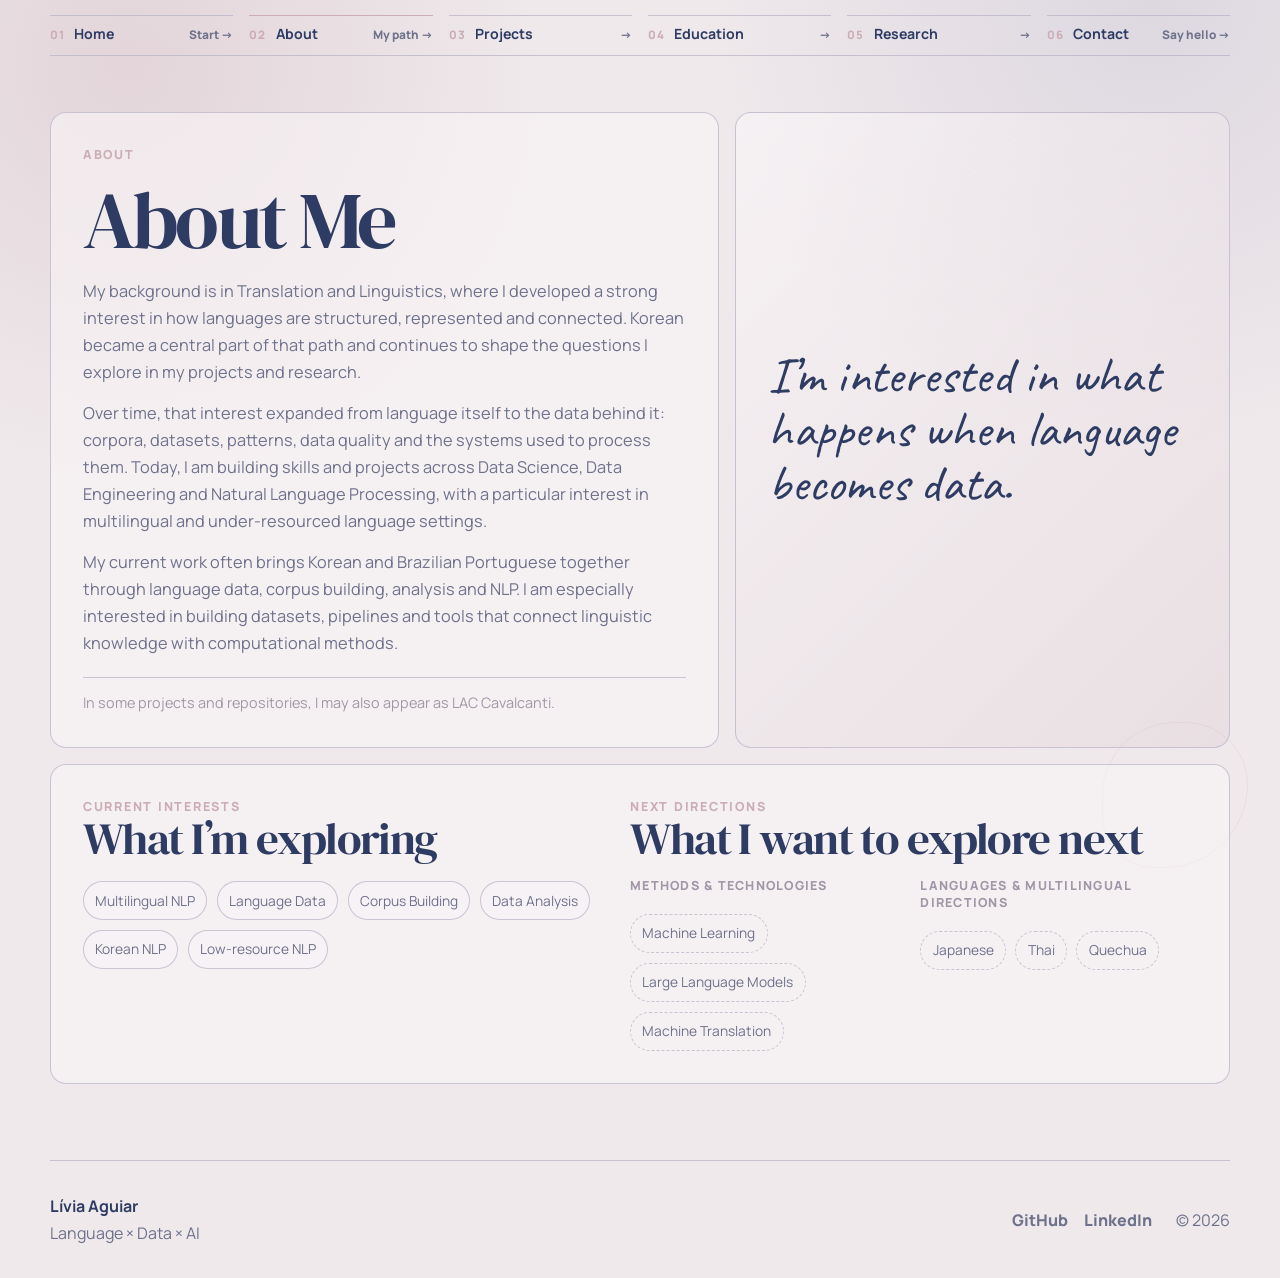
==== commit 9a8990e8: "Revert "Refine about statement and interests" This reverts commit 9867336a3da62309931f425ac4c78fe581" ====
--- a/about.html
+++ b/about.html
@@ -11,7 +11,7 @@
     <link rel="icon" href="assets/icons/favicon.svg" type="image/svg+xml" />
     <link rel="preconnect" href="https://fonts.googleapis.com" />
     <link rel="preconnect" href="https://fonts.gstatic.com" crossorigin />
-    <link href="https://fonts.googleapis.com/css2?family=DM+Serif+Display&family=Kalam:wght@400;700&family=Manrope:wght@400;500;600;700;800&display=swap" rel="stylesheet" />
+    <link href="https://fonts.googleapis.com/css2?family=Caveat:wght@500;600&family=DM+Serif+Display&family=Manrope:wght@400;500;600;700;800&display=swap" rel="stylesheet" />
     <link rel="stylesheet" href="css/style.css" />
   </head>
   <body data-page="about">
--- a/css/style.css
+++ b/css/style.css
@@ -149,7 +149,7 @@
 .about-block { padding: clamp(1.25rem, 3vw, 2rem); border: 1px solid var(--border); border-radius: var(--radius); background: rgba(248,244,246,.62); }
 .about-story-block { display: grid; align-content: start; }
 .about-statement-block { display: grid; place-items: center; min-height: 100%; background: linear-gradient(135deg, rgba(248,244,246,.72), rgba(203,173,181,.16)); }
-.about-statement { max-width: 500px; color: var(--navy); font-family: Kalam, "DM Serif Display", cursive; font-size: clamp(2.4rem, 4.8vw, 4.35rem); font-weight: 700; line-height: 1.08; letter-spacing: -0.03em; }
+.about-statement { max-width: 430px; color: var(--navy); font-family: Caveat, "DM Serif Display", cursive; font-size: clamp(2rem, 4vw, 3.35rem); line-height: 1.05; letter-spacing: 0.005em; }
 .about-narrative { display: grid; gap: 0.9rem; max-width: 820px; }
 .about-narrative p { font-size: 1.02rem; }
 .alias-note { margin-top: 0.4rem; padding-top: 0.8rem; border-top: 1px solid var(--border); color: var(--mauve-grey); font-size: 0.9rem !important; }
@@ -159,8 +159,6 @@
 .about-interests-block { margin-top: 1rem; }
 .about-interest-grid { display: grid; grid-template-columns: minmax(0, 1fr) minmax(0, 1.1fr); gap: clamp(1rem, 3vw, 2rem); }
 .about-interest-grid h2 { font-size: clamp(1.8rem, 3.5vw, 2.8rem); }
-.current-interests .tag-list { display: grid; grid-template-columns: repeat(2, minmax(0, 1fr)); gap: 0.7rem; }
-.current-interests .tag-list li { display: grid; place-items: center; min-height: 2.7rem; text-align: center; }
 .future-groups { display: grid; grid-template-columns: repeat(2, minmax(0, 1fr)); gap: 0.85rem; margin-top: 1rem; }
 .future-group h3 { color: var(--mauve-grey); font-size: 0.78rem; font-weight: 900; letter-spacing: 0.1em; text-transform: uppercase; }
 .future-tags li { background: transparent; border-style: dashed; color: var(--lavender-grey); }
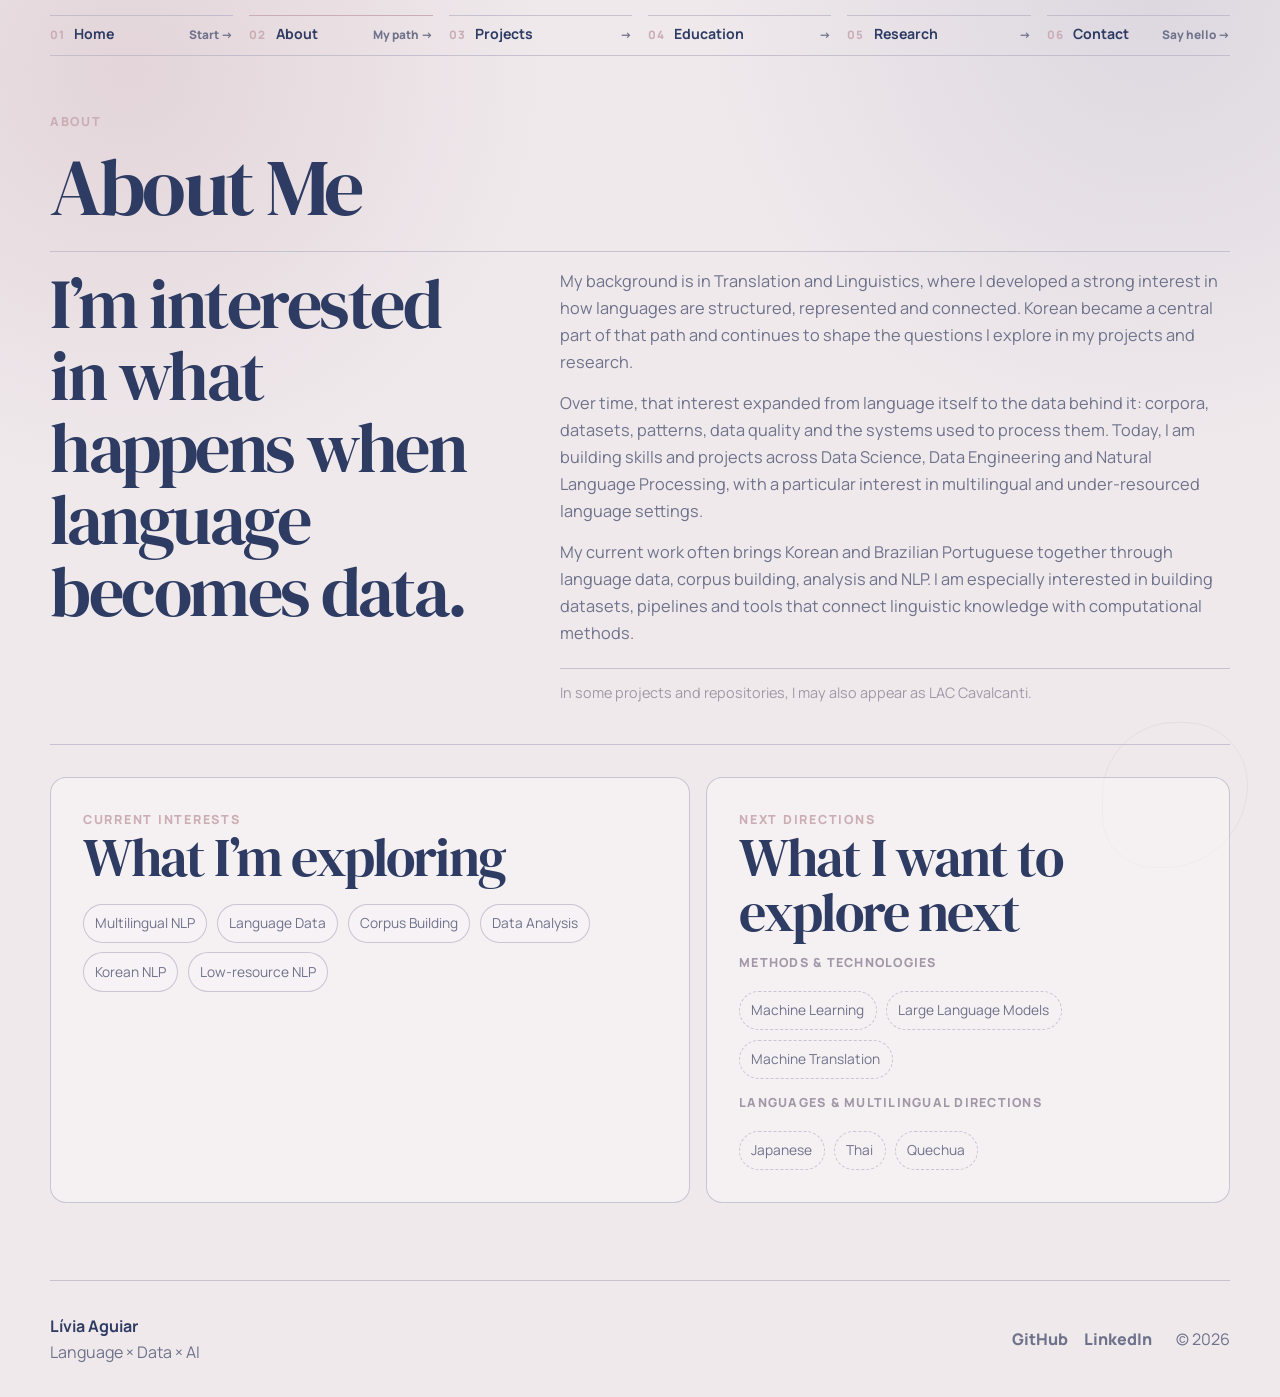
==== commit 0601d84d: "Revert "Adjust about page block layout" This reverts commit f35d6a19869c0649f0840056ed143b30f35da137" ====
--- a/about.html
+++ b/about.html
@@ -11,32 +11,26 @@
     <link rel="icon" href="assets/icons/favicon.svg" type="image/svg+xml" />
     <link rel="preconnect" href="https://fonts.googleapis.com" />
     <link rel="preconnect" href="https://fonts.gstatic.com" crossorigin />
-    <link href="https://fonts.googleapis.com/css2?family=Caveat:wght@500;600&family=DM+Serif+Display&family=Manrope:wght@400;500;600;700;800&display=swap" rel="stylesheet" />
+    <link href="https://fonts.googleapis.com/css2?family=DM+Serif+Display&family=Manrope:wght@400;500;600;700;800&display=swap" rel="stylesheet" />
     <link rel="stylesheet" href="css/style.css" />
   </head>
   <body data-page="about">
     <a class="skip-link" href="#main">Skip to content</a>
     <nav class="editorial-nav" aria-label="Main navigation"><a href="index.html"><span>01</span><strong>Home</strong><em>Start →</em></a><a class="is-active" href="about.html" aria-current="page"><span>02</span><strong>About</strong><em>My path →</em></a><a href="projects.html"><span>03</span><strong>Projects</strong><em>→</em></a><a href="education.html"><span>04</span><strong>Education</strong><em>→</em></a><a href="research.html"><span>05</span><strong>Research</strong><em>→</em></a><a href="contact.html"><span>06</span><strong>Contact</strong><em>Say hello →</em></a></nav>
     <main id="main" class="page-shell">
-      <section class="about-layout reveal" aria-label="About Lívia Aguiar">
-        <article class="about-block about-story-block">
-          <header class="page-intro about-intro"><p class="eyebrow">About</p><h1>About Me</h1></header>
-          <div class="about-narrative">
-            <p>My background is in Translation and Linguistics, where I developed a strong interest in how languages are structured, represented and connected. Korean became a central part of that path and continues to shape the questions I explore in my projects and research.</p>
-            <p>Over time, that interest expanded from language itself to the data behind it: corpora, datasets, patterns, data quality and the systems used to process them. Today, I am building skills and projects across Data Science, Data Engineering and Natural Language Processing, with a particular interest in multilingual and under-resourced language settings.</p>
-            <p>My current work often brings Korean and Brazilian Portuguese together through language data, corpus building, analysis and NLP. I am especially interested in building datasets, pipelines and tools that connect linguistic knowledge with computational methods.</p>
-            <p class="alias-note">In some projects and repositories, I may also appear as LAC Cavalcanti.</p>
-          </div>
-        </article>
-        <aside class="about-block about-statement-block">
-          <p class="about-statement">I’m interested in what happens when language becomes data.</p>
-        </aside>
+      <header class="page-intro about-intro reveal"><p class="eyebrow">About</p><h1>About Me</h1></header>
+      <section class="about-editorial reveal" aria-label="About Lívia Aguiar">
+        <p class="about-statement">I’m interested in what happens when language becomes data.</p>
+        <div class="about-narrative">
+          <p>My background is in Translation and Linguistics, where I developed a strong interest in how languages are structured, represented and connected. Korean became a central part of that path and continues to shape the questions I explore in my projects and research.</p>
+          <p>Over time, that interest expanded from language itself to the data behind it: corpora, datasets, patterns, data quality and the systems used to process them. Today, I am building skills and projects across Data Science, Data Engineering and Natural Language Processing, with a particular interest in multilingual and under-resourced language settings.</p>
+          <p>My current work often brings Korean and Brazilian Portuguese together through language data, corpus building, analysis and NLP. I am especially interested in building datasets, pipelines and tools that connect linguistic knowledge with computational methods.</p>
+          <p class="alias-note">In some projects and repositories, I may also appear as LAC Cavalcanti.</p>
+        </div>
       </section>
-      <section class="about-block about-interests-block reveal" aria-label="Current and future interests">
-        <div class="about-interest-grid">
-          <article class="current-interests" aria-labelledby="interests-title"><p class="eyebrow">Current interests</p><h2 id="interests-title">What I’m exploring</h2><ul class="tag-list"><li>Multilingual NLP</li><li>Language Data</li><li>Corpus Building</li><li>Data Analysis</li><li>Korean NLP</li><li>Low-resource NLP</li></ul></article>
-          <article class="next-interests" aria-labelledby="next-title"><p class="eyebrow">Next directions</p><h2 id="next-title">What I want to explore next</h2><div class="future-groups"><div class="future-group"><h3>Methods & Technologies</h3><ul class="tag-list future-tags"><li>Machine Learning</li><li>Large Language Models</li><li>Machine Translation</li></ul></div><div class="future-group"><h3>Languages & Multilingual Directions</h3><ul class="tag-list future-tags"><li>Japanese</li><li>Thai</li><li>Quechua</li></ul></div></div></article>
-        </div>
+      <section class="about-interest-grid reveal" aria-label="Current and future interests">
+        <article class="interest-panel current-interests" aria-labelledby="interests-title"><p class="eyebrow">Current interests</p><h2 id="interests-title">What I’m exploring</h2><ul class="tag-list"><li>Multilingual NLP</li><li>Language Data</li><li>Corpus Building</li><li>Data Analysis</li><li>Korean NLP</li><li>Low-resource NLP</li></ul></article>
+        <article class="interest-panel next-interests" aria-labelledby="next-title"><p class="eyebrow">Next directions</p><h2 id="next-title">What I want to explore next</h2><div class="future-group"><h3>Methods & Technologies</h3><ul class="tag-list future-tags"><li>Machine Learning</li><li>Large Language Models</li><li>Machine Translation</li></ul></div><div class="future-group"><h3>Languages & Multilingual Directions</h3><ul class="tag-list future-tags"><li>Japanese</li><li>Thai</li><li>Quechua</li></ul></div></article>
       </section>
     </main>
     <footer class="site-footer"><div><strong>Lívia Aguiar</strong><p>Language × Data × AI</p></div><nav aria-label="Footer links"><a href="https://github.com/liviaaguiarcc/" target="_blank" rel="noreferrer">GitHub</a><a href="https://www.linkedin.com/in/liviaaguiarcc/" target="_blank" rel="noreferrer">LinkedIn</a></nav><p>© <span data-year></span></p></footer>
--- a/css/style.css
+++ b/css/style.css
@@ -143,23 +143,18 @@
 @keyframes draw-map { to { stroke-dashoffset: 0; } }
 
 /* About */
-body[data-page="about"] .page-intro { margin-bottom: clamp(0.85rem, 2vw, 1.35rem); }
+body[data-page="about"] .page-intro { margin-bottom: clamp(1rem, 2.5vw, 1.75rem); }
 body[data-page="about"] .page-intro h1 { font-size: clamp(3rem, 7vw, 5rem); }
-.about-layout { display: grid; grid-template-columns: minmax(0, 1.15fr) minmax(280px, 0.85fr); gap: 1rem; align-items: stretch; }
-.about-block { padding: clamp(1.25rem, 3vw, 2rem); border: 1px solid var(--border); border-radius: var(--radius); background: rgba(248,244,246,.62); }
-.about-story-block { display: grid; align-content: start; }
-.about-statement-block { display: grid; place-items: center; min-height: 100%; background: linear-gradient(135deg, rgba(248,244,246,.72), rgba(203,173,181,.16)); }
-.about-statement { max-width: 430px; color: var(--navy); font-family: Caveat, "DM Serif Display", cursive; font-size: clamp(2rem, 4vw, 3.35rem); line-height: 1.05; letter-spacing: 0.005em; }
-.about-narrative { display: grid; gap: 0.9rem; max-width: 820px; }
+.about-editorial { display: grid; grid-template-columns: minmax(0, 0.8fr) minmax(0, 1.2fr); gap: clamp(1.75rem, 5vw, 4rem); align-items: start; padding-block: clamp(0.5rem, 1.5vw, 1rem) clamp(1.5rem, 4vw, 2.4rem); border-top: 1px solid var(--border); border-bottom: 1px solid var(--border); }
+.about-statement { max-width: 520px; color: var(--navy); font-family: "DM Serif Display", Georgia, serif; font-size: clamp(2.4rem, 5.5vw, 4.7rem); line-height: 1.02; letter-spacing: -0.035em; }
+.about-narrative { display: grid; gap: 0.9rem; max-width: 760px; }
 .about-narrative p { font-size: 1.02rem; }
 .alias-note { margin-top: 0.4rem; padding-top: 0.8rem; border-top: 1px solid var(--border); color: var(--mauve-grey); font-size: 0.9rem !important; }
 .interest-panel, .research-paper, .contact-card { margin-top: clamp(3rem, 7vw, 5rem); padding: clamp(1.5rem, 4vw, 3rem); border: 1px solid var(--border); border-radius: var(--radius); background: rgba(248,244,246,.62); }
 body[data-page="about"] .interest-panel { margin-top: 0; padding: clamp(1.25rem, 3vw, 2rem); }
 body[data-page="about"] .interest-panel h2 { font-size: clamp(2rem, 4.5vw, 3.4rem); }
-.about-interests-block { margin-top: 1rem; }
-.about-interest-grid { display: grid; grid-template-columns: minmax(0, 1fr) minmax(0, 1.1fr); gap: clamp(1rem, 3vw, 2rem); }
-.about-interest-grid h2 { font-size: clamp(1.8rem, 3.5vw, 2.8rem); }
-.future-groups { display: grid; grid-template-columns: repeat(2, minmax(0, 1fr)); gap: 0.85rem; margin-top: 1rem; }
+.about-interest-grid { display: grid; grid-template-columns: minmax(0, 1.1fr) minmax(280px, 0.9fr); gap: 1rem; margin-top: clamp(1.25rem, 3vw, 2rem); }
+.future-group { margin-top: 1rem; }
 .future-group h3 { color: var(--mauve-grey); font-size: 0.78rem; font-weight: 900; letter-spacing: 0.1em; text-transform: uppercase; }
 .future-tags li { background: transparent; border-style: dashed; color: var(--lavender-grey); }
 .tag-list { display: flex; flex-wrap: wrap; gap: 0.6rem; margin-top: 1.2rem; list-style: none; }
@@ -256,7 +251,7 @@
 /* Responsive */
 @media (max-width: 900px) {
   .editorial-nav { grid-template-columns: repeat(3, 1fr); }
-  .home-hero, .contact-card, .split, .education-top, .project-layout, .program-grid, .theme-grid, .dossier-grid, .about-layout, .about-interest-grid { grid-template-columns: 1fr; }
+  .home-hero, .contact-card, .split, .education-top, .project-layout, .program-grid, .theme-grid, .dossier-grid, .about-editorial, .about-interest-grid { grid-template-columns: 1fr; }
   .project-card, .project-card.featured { grid-column: span 1; }
   .identity-map { min-height: 300px; }
   .site-footer { grid-template-columns: 1fr; }
@@ -283,7 +278,6 @@
   .editorial-nav em { display: none; }
   body[data-page="home"] { display: block; }
   .about-statement { font-size: clamp(2.15rem, 12vw, 3.4rem); }
-  .future-groups { grid-template-columns: 1fr; }
   .home-page { display: block; padding-block: 2.2rem; }
   .home-hero { gap: 1.5rem; }
   .identity-map { min-height: 360px; margin-top: 1.5rem; }
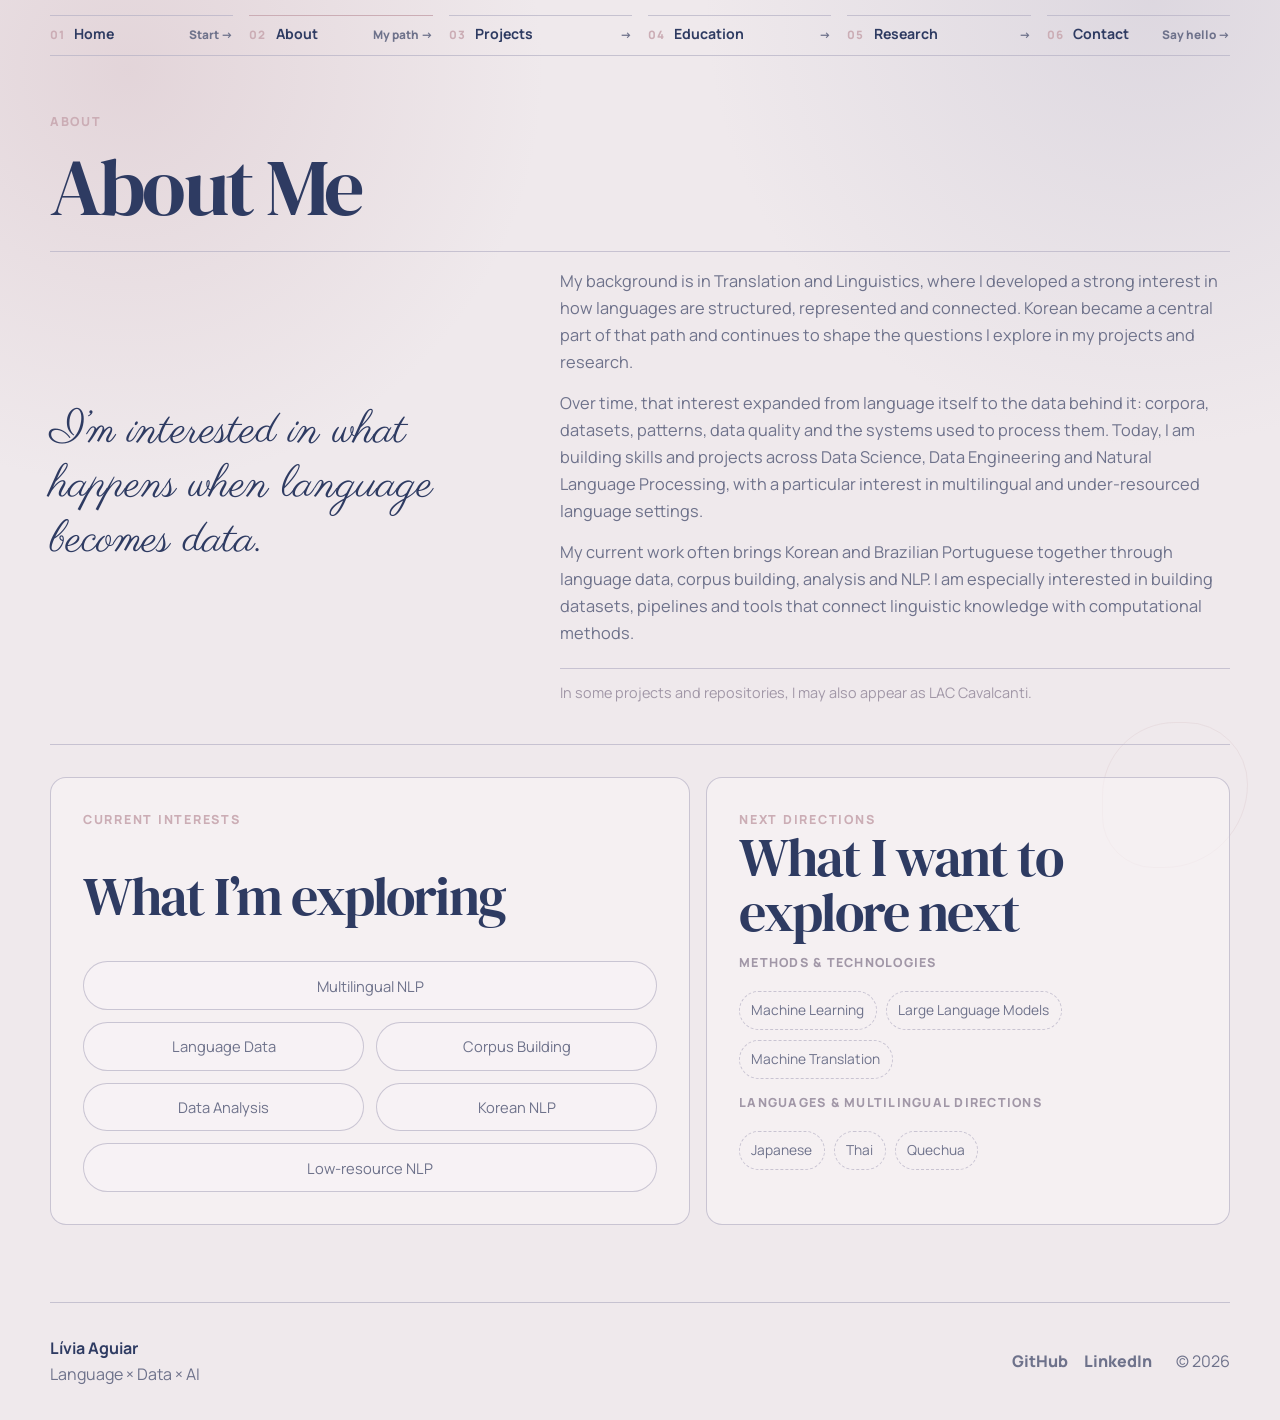
==== commit f345f167: "Refine about quote and interests" ====
--- a/about.html
+++ b/about.html
@@ -11,7 +11,7 @@
     <link rel="icon" href="assets/icons/favicon.svg" type="image/svg+xml" />
     <link rel="preconnect" href="https://fonts.googleapis.com" />
     <link rel="preconnect" href="https://fonts.gstatic.com" crossorigin />
-    <link href="https://fonts.googleapis.com/css2?family=DM+Serif+Display&family=Manrope:wght@400;500;600;700;800&display=swap" rel="stylesheet" />
+    <link href="https://fonts.googleapis.com/css2?family=DM+Serif+Display&family=Manrope:wght@400;500;600;700;800&family=Parisienne&display=swap" rel="stylesheet" />
     <link rel="stylesheet" href="css/style.css" />
   </head>
   <body data-page="about">
--- a/css/style.css
+++ b/css/style.css
@@ -146,7 +146,7 @@
 body[data-page="about"] .page-intro { margin-bottom: clamp(1rem, 2.5vw, 1.75rem); }
 body[data-page="about"] .page-intro h1 { font-size: clamp(3rem, 7vw, 5rem); }
 .about-editorial { display: grid; grid-template-columns: minmax(0, 0.8fr) minmax(0, 1.2fr); gap: clamp(1.75rem, 5vw, 4rem); align-items: start; padding-block: clamp(0.5rem, 1.5vw, 1rem) clamp(1.5rem, 4vw, 2.4rem); border-top: 1px solid var(--border); border-bottom: 1px solid var(--border); }
-.about-statement { max-width: 520px; color: var(--navy); font-family: "DM Serif Display", Georgia, serif; font-size: clamp(2.4rem, 5.5vw, 4.7rem); line-height: 1.02; letter-spacing: -0.035em; }
+.about-statement { align-self: center; max-width: 420px; color: var(--navy); font-family: Parisienne, "DM Serif Display", cursive; font-size: clamp(2.25rem, 3.5vw, 3.35rem); line-height: 1.22; letter-spacing: 0; }
 .about-narrative { display: grid; gap: 0.9rem; max-width: 760px; }
 .about-narrative p { font-size: 1.02rem; }
 .alias-note { margin-top: 0.4rem; padding-top: 0.8rem; border-top: 1px solid var(--border); color: var(--mauve-grey); font-size: 0.9rem !important; }
@@ -154,6 +154,10 @@
 body[data-page="about"] .interest-panel { margin-top: 0; padding: clamp(1.25rem, 3vw, 2rem); }
 body[data-page="about"] .interest-panel h2 { font-size: clamp(2rem, 4.5vw, 3.4rem); }
 .about-interest-grid { display: grid; grid-template-columns: minmax(0, 1.1fr) minmax(280px, 0.9fr); gap: 1rem; margin-top: clamp(1.25rem, 3vw, 2rem); }
+.current-interests { display: grid; align-content: space-between; gap: clamp(1.3rem, 3vw, 2.4rem); }
+.current-interests .tag-list { display: grid; grid-template-columns: repeat(2, minmax(0, 1fr)); gap: 0.75rem; margin-top: 0; }
+.current-interests .tag-list li { display: grid; place-items: center; min-height: 3rem; padding: 0.7rem 0.95rem; text-align: center; font-size: 0.92rem; }
+.current-interests .tag-list li:nth-child(1), .current-interests .tag-list li:nth-child(6) { grid-column: 1 / -1; justify-self: stretch; }
 .future-group { margin-top: 1rem; }
 .future-group h3 { color: var(--mauve-grey); font-size: 0.78rem; font-weight: 900; letter-spacing: 0.1em; text-transform: uppercase; }
 .future-tags li { background: transparent; border-style: dashed; color: var(--lavender-grey); }
@@ -277,7 +281,8 @@
   .editorial-nav a { padding-top: 0.45rem; }
   .editorial-nav em { display: none; }
   body[data-page="home"] { display: block; }
-  .about-statement { font-size: clamp(2.15rem, 12vw, 3.4rem); }
+  .about-statement { font-size: clamp(2rem, 11vw, 3rem); }
+  .current-interests .tag-list { grid-template-columns: 1fr; }
   .home-page { display: block; padding-block: 2.2rem; }
   .home-hero { gap: 1.5rem; }
   .identity-map { min-height: 360px; margin-top: 1.5rem; }
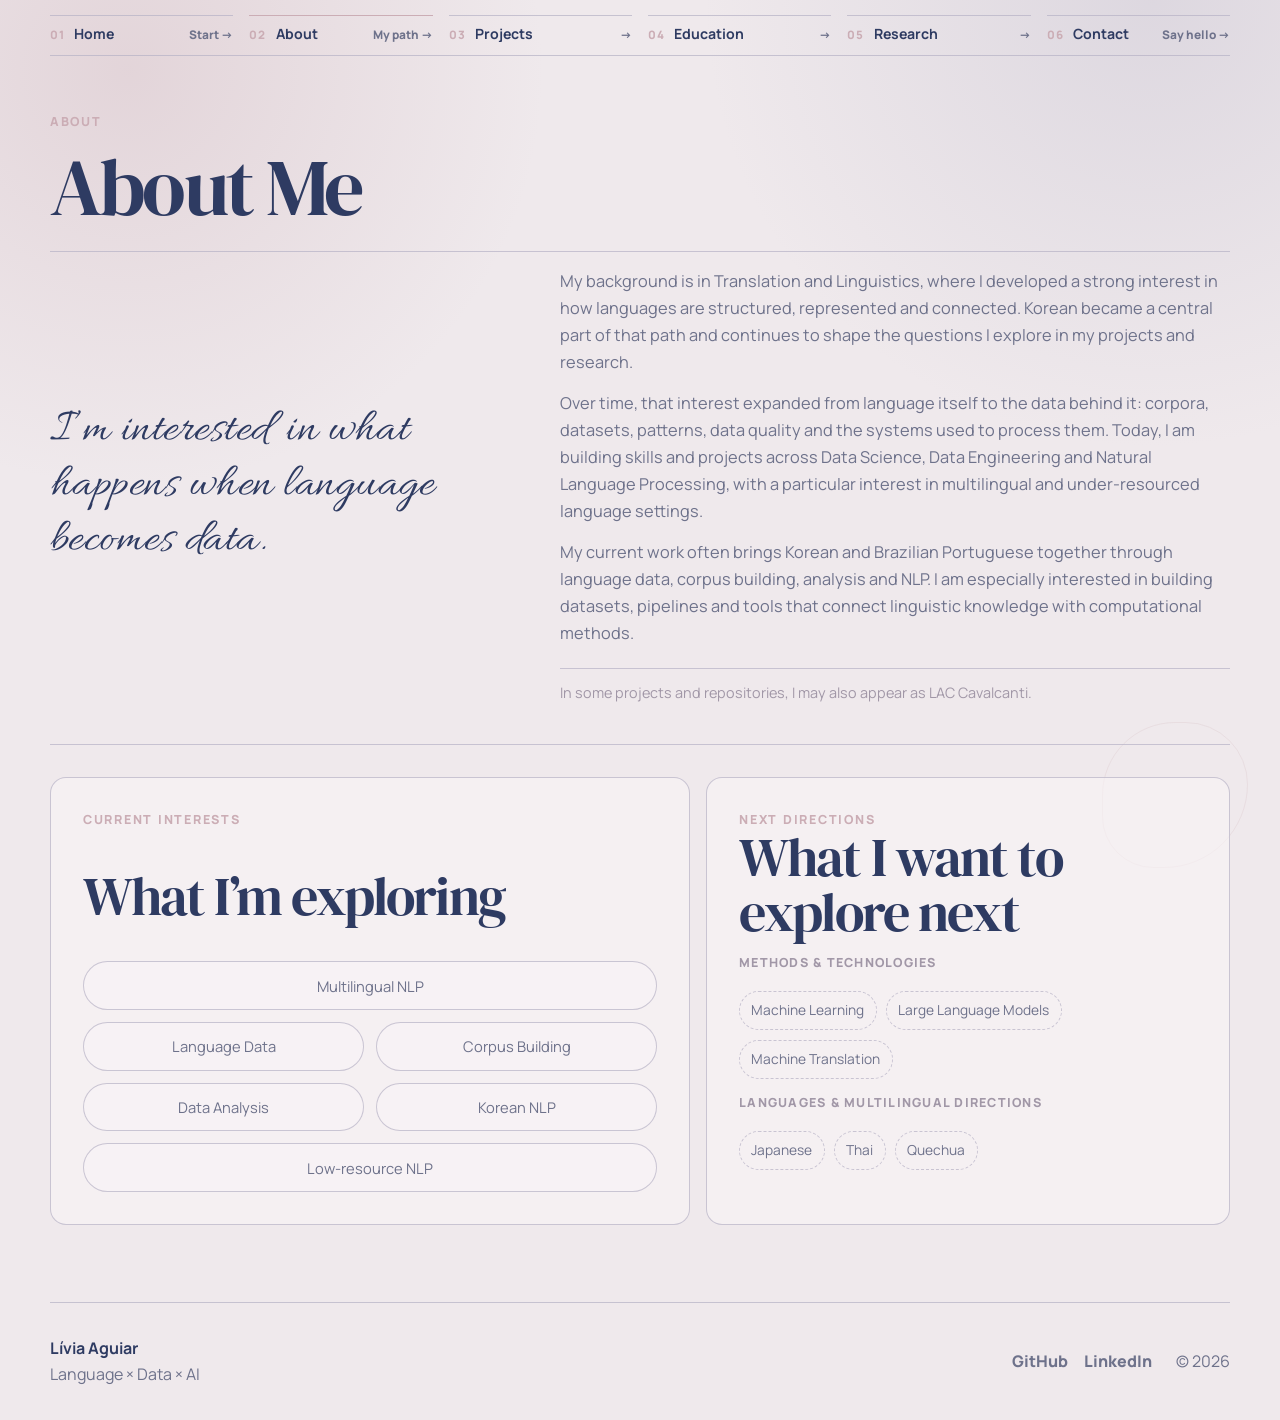
==== commit ab45a0c2: "Fix about quote font" ====
--- a/about.html
+++ b/about.html
@@ -11,7 +11,7 @@
     <link rel="icon" href="assets/icons/favicon.svg" type="image/svg+xml" />
     <link rel="preconnect" href="https://fonts.googleapis.com" />
     <link rel="preconnect" href="https://fonts.gstatic.com" crossorigin />
-    <link href="https://fonts.googleapis.com/css2?family=DM+Serif+Display&family=Manrope:wght@400;500;600;700;800&family=Parisienne&display=swap" rel="stylesheet" />
+    <link href="https://fonts.googleapis.com/css2?family=Allura&family=DM+Serif+Display&family=Manrope:wght@400;500;600;700;800&display=swap" rel="stylesheet" />
     <link rel="stylesheet" href="css/style.css" />
   </head>
   <body data-page="about">
--- a/css/style.css
+++ b/css/style.css
@@ -146,7 +146,7 @@
 body[data-page="about"] .page-intro { margin-bottom: clamp(1rem, 2.5vw, 1.75rem); }
 body[data-page="about"] .page-intro h1 { font-size: clamp(3rem, 7vw, 5rem); }
 .about-editorial { display: grid; grid-template-columns: minmax(0, 0.8fr) minmax(0, 1.2fr); gap: clamp(1.75rem, 5vw, 4rem); align-items: start; padding-block: clamp(0.5rem, 1.5vw, 1rem) clamp(1.5rem, 4vw, 2.4rem); border-top: 1px solid var(--border); border-bottom: 1px solid var(--border); }
-.about-statement { align-self: center; max-width: 420px; color: var(--navy); font-family: Parisienne, "DM Serif Display", cursive; font-size: clamp(2.25rem, 3.5vw, 3.35rem); line-height: 1.22; letter-spacing: 0; }
+body[data-page="about"] .about-statement { align-self: center; max-width: 420px; color: var(--navy); font-family: Allura, "DM Serif Display", cursive; font-size: clamp(2.35rem, 3.7vw, 3.5rem); line-height: 1.16; letter-spacing: 0.01em; }
 .about-narrative { display: grid; gap: 0.9rem; max-width: 760px; }
 .about-narrative p { font-size: 1.02rem; }
 .alias-note { margin-top: 0.4rem; padding-top: 0.8rem; border-top: 1px solid var(--border); color: var(--mauve-grey); font-size: 0.9rem !important; }
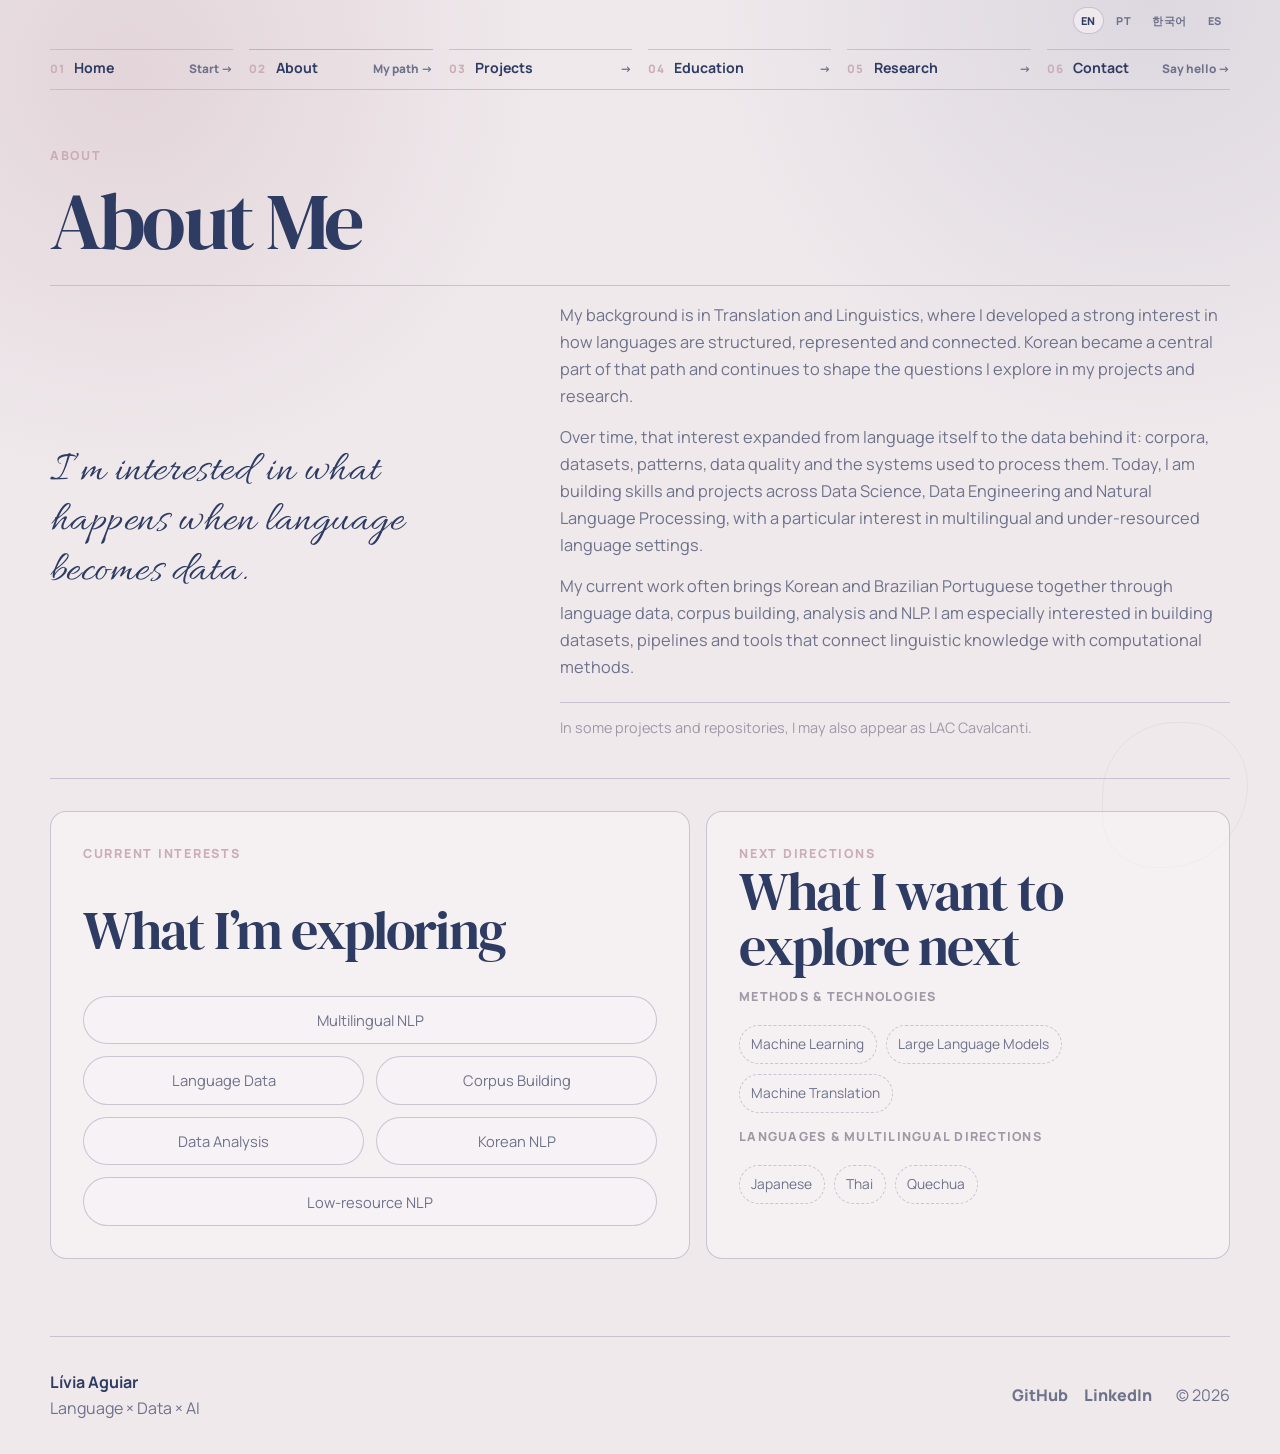
==== commit 4b0cc830: "Add multilingual site support" ====
--- a/about.html
+++ b/about.html
@@ -34,6 +34,6 @@
       </section>
     </main>
     <footer class="site-footer"><div><strong>Lívia Aguiar</strong><p>Language × Data × AI</p></div><nav aria-label="Footer links"><a href="https://github.com/liviaaguiarcc/" target="_blank" rel="noreferrer">GitHub</a><a href="https://www.linkedin.com/in/liviaaguiarcc/" target="_blank" rel="noreferrer">LinkedIn</a></nav><p>© <span data-year></span></p></footer>
-    <script src="js/main.js"></script>
+    <script src="js/i18n.js"></script><script src="js/main.js"></script>
   </body>
 </html>
--- a/css/style.css
+++ b/css/style.css
@@ -1,3 +1,5 @@
+@import url("https://fonts.googleapis.com/css2?family=Noto+Sans+KR:wght@400;500;700;900&family=Noto+Serif+KR:wght@500;700&display=swap");
+
 /* Variables */
 :root {
   --navy: #2e3b62;
@@ -58,6 +60,9 @@
 a:focus-visible, button:focus-visible { outline: 3px solid rgba(46, 59, 98, 0.34); outline-offset: 4px; }
 p { color: var(--text-secondary); }
 
+html[lang="ko"] body { font-family: "Noto Sans KR", Manrope, system-ui, sans-serif; word-break: keep-all; }
+html[lang="ko"] h1, html[lang="ko"] h2, html[lang="ko"] .about-statement, html[lang="ko"] .thesis-title, html[lang="ko"] .thesis-back-heading, html[lang="ko"] .case-section h2 { font-family: "Noto Serif KR", "DM Serif Display", serif; }
+
 /* Typography */
 h1, h2 { font-family: "DM Serif Display", Georgia, serif; font-weight: 400; letter-spacing: -0.035em; }
 h1 { font-size: clamp(4rem, 11vw, 8.4rem); line-height: 0.9; }
@@ -70,6 +75,9 @@
 /* Navigation */
 .skip-link { position: fixed; top: 0.75rem; left: 0.75rem; z-index: 100; transform: translateY(-180%); padding: 0.65rem 0.85rem; border-radius: 999px; background: var(--navy); color: var(--surface); font-weight: 800; }
 .skip-link:focus { transform: translateY(0); }
+.language-switcher { display: flex; justify-content: flex-end; gap: 0.25rem; width: min(var(--max), calc(100% - 2rem)); margin: 0.45rem auto 0; }
+.language-switcher button { border: 1px solid transparent; border-radius: 999px; background: transparent; padding: 0.22rem 0.45rem; color: var(--text-secondary); font-size: 0.68rem; font-weight: 900; letter-spacing: 0.06em; cursor: pointer; }
+.language-switcher button[aria-pressed="true"] { border-color: var(--border); background: rgba(248,244,246,.58); color: var(--navy); }
 .editorial-nav { display: grid; grid-template-columns: repeat(6, minmax(0, 1fr)); gap: clamp(0.5rem, 1.6vw, 1rem); width: min(var(--max), calc(100% - 2rem)); margin: 0 auto; padding: clamp(0.75rem, 1.7vh, 1rem) 0 0.7rem; border-bottom: 1px solid var(--border); }
 .editorial-nav a { display: grid; grid-template-columns: auto minmax(0, 1fr) auto; gap: 0.6rem; align-items: baseline; min-width: 0; padding: 0.55rem 0 0; border-top: 1px solid var(--border); color: var(--text-secondary); transition: border-color 180ms ease; }
 .editorial-nav span { color: var(--accent); font-size: 0.72rem; font-weight: 900; letter-spacing: 0.08em; }
@@ -146,7 +154,7 @@
 body[data-page="about"] .page-intro { margin-bottom: clamp(1rem, 2.5vw, 1.75rem); }
 body[data-page="about"] .page-intro h1 { font-size: clamp(3rem, 7vw, 5rem); }
 .about-editorial { display: grid; grid-template-columns: minmax(0, 0.8fr) minmax(0, 1.2fr); gap: clamp(1.75rem, 5vw, 4rem); align-items: start; padding-block: clamp(0.5rem, 1.5vw, 1rem) clamp(1.5rem, 4vw, 2.4rem); border-top: 1px solid var(--border); border-bottom: 1px solid var(--border); }
-body[data-page="about"] .about-statement { align-self: center; max-width: 420px; color: var(--navy); font-family: Allura, "DM Serif Display", cursive; font-size: clamp(2.35rem, 3.7vw, 3.5rem); line-height: 1.16; letter-spacing: 0.01em; }
+body[data-page="about"] .about-statement { align-self: center; max-width: 420px; color: var(--navy); font-family: Allura, "DM Serif Display", cursive; font-size: clamp(2.15rem, 3.37vw, 3.19rem); line-height: 1.16; letter-spacing: 0.01em; }
 .about-narrative { display: grid; gap: 0.9rem; max-width: 760px; }
 .about-narrative p { font-size: 1.02rem; }
 .alias-note { margin-top: 0.4rem; padding-top: 0.8rem; border-top: 1px solid var(--border); color: var(--mauve-grey); font-size: 0.9rem !important; }
@@ -176,14 +184,28 @@
 .project-card:hover { transform: translateY(-3px); border-color: rgba(46,59,98,.38); }
 .project-card.is-hidden { display: none; }
 .project-card .index { color: var(--accent); font-weight: 900; }
+.project-status { color: var(--mauve-grey); font-size: 0.76rem; font-weight: 900; letter-spacing: 0.08em; text-transform: uppercase; }
 .project-card h2 { font-size: clamp(1.8rem, 4vw, 3.2rem); }
-.project-dossier { width: min(980px, calc(100% - 2rem)); max-height: min(86vh, 900px); padding: 0; border: 1px solid var(--border); border-radius: var(--radius); background: var(--surface); color: var(--text-primary); box-shadow: var(--shadow); }
+.project-dossier { width: min(1040px, calc(100% - 2rem)); max-height: min(88vh, 940px); padding: 0; border: 1px solid var(--border); border-radius: var(--radius); background: var(--surface); color: var(--text-primary); box-shadow: var(--shadow); }
 .project-dossier::backdrop { background: rgba(46,59,98,.28); backdrop-filter: blur(4px); }
 .dossier-close { position: sticky; top: 0; float: right; z-index: 2; width: 2.6rem; height: 2.6rem; margin: 1rem; border: 1px solid var(--border); border-radius: 50%; background: var(--surface); font-size: 1.4rem; cursor: pointer; }
 .dossier-body { padding: clamp(1.5rem, 4vw, 3rem); }
-.dossier-body header { display: grid; gap: 1rem; margin-bottom: 2rem; }
-.dossier-grid { display: grid; grid-template-columns: repeat(2, 1fr); gap: 1rem; }
-.dossier-section { padding: 1rem 0; border-top: 1px solid var(--border); }
+.case-study { display: grid; gap: clamp(1.4rem, 2.4vw, 1.8rem); max-width: 72ch; margin: 0 auto; }
+.case-header { display: grid; gap: 0.65rem; padding-bottom: 1.25rem; border-bottom: 1px solid var(--border); }
+.case-header h1 { font-size: clamp(1.9rem, 3vw, 2.7rem); line-height: 1.08; }
+.case-header .lede { max-width: 68ch; font-size: clamp(0.98rem, 1.3vw, 1.12rem); line-height: 1.65; color: var(--text-secondary); }
+.case-meta { color: var(--mauve-grey); font-size: 0.76rem; font-weight: 900; letter-spacing: 0.08em; text-align: left; text-transform: uppercase; }
+.case-subtitle { color: var(--navy); font-size: clamp(0.95rem, 1.3vw, 1.05rem); font-weight: 900; line-height: 1.4; }
+.case-section { padding-top: 1.25rem; border-top: 1px solid var(--border); }
+.case-section h2 { margin-bottom: 0.55rem; color: var(--navy); font-size: clamp(1.25rem, 2vw, 1.55rem); line-height: 1.15; }
+.case-label { margin-bottom: 0.3rem; color: var(--accent); font-size: 0.74rem; font-weight: 900; letter-spacing: 0.1em; text-align: left; text-transform: uppercase; }
+.case-content { display: grid; gap: 0.65rem; color: var(--text-secondary); font-size: clamp(0.95rem, 1.15vw, 1rem); line-height: 1.65; }
+.case-content ul { display: grid; gap: 0.25rem; padding-left: 1.15rem; line-height: 1.6; }
+.case-content small, .subtle-note { color: var(--mauve-grey); font-size: 0.88rem; }
+.case-metrics { display: grid; grid-template-columns: repeat(2, minmax(0, 1fr)); gap: 0.6rem; margin: 0.15rem 0; }
+.case-metrics article { padding: 0.7rem; border: 1px solid var(--border); border-radius: var(--radius-sm); background: rgba(239,233,236,.45); }
+.case-metrics strong { display: block; color: var(--navy); font-size: clamp(1.2rem, 1.8vw, 1.35rem); line-height: 1; }
+.case-metrics span { display: block; margin-top: 0.3rem; color: var(--text-secondary); font-size: 0.72rem; font-weight: 900; letter-spacing: 0.06em; text-transform: uppercase; }
 .metric-grid { display: grid; grid-template-columns: repeat(3, 1fr); gap: 0.8rem; margin-top: 1rem; }
 .metric-grid article { padding: 0.85rem; border: 1px solid var(--border); border-radius: var(--radius-sm); }
 .metric-grid strong { display: block; font-size: 1.4rem; color: var(--navy); }
@@ -199,30 +221,61 @@
 .tab-panel { padding: clamp(1.5rem, 4vw, 3rem); transition: opacity 220ms ease, transform 220ms ease; }
 .tab-panel.is-switching { opacity: 0; transform: translateY(8px); }
 .tab-panel[hidden] { display: none; }
-.academic-record { margin-top: 1.5rem; }
+.academic-record { margin-top: 2rem; }
 .academic-record article { display: grid; grid-template-columns: auto 1fr auto; gap: 1rem; padding-bottom: 1.2rem; border-bottom: 1px solid var(--border); }
+.academic-record article + article { padding-top: 1.2rem; }
 .record-dot { width: 0.7rem; height: 0.7rem; margin-top: 0.45rem; border-radius: 50%; background: var(--accent); box-shadow: 0 0 0 8px rgba(203,173,181,.16); }
 .academic-record small, .program-grid small { color: var(--accent); font-weight: 900; text-transform: uppercase; letter-spacing: 0.08em; }
-.program-grid { display: grid; grid-template-columns: 1.2fr 0.8fr; gap: 1rem; margin-top: 1.2rem; }
+.program-grid { display: grid; grid-template-columns: repeat(2, minmax(0, 1fr)); gap: 1rem; margin-top: 1.2rem; }
 .program-grid article { padding: 1rem; border: 1px solid var(--border); border-radius: var(--radius-sm); background: rgba(239,233,236,.45); }
+.program-grid article p + p { font-size: 0.9rem; }
+.program-grid ul { padding-left: 1.1rem; color: var(--text-secondary); }
 .program-feature { min-height: 12rem; background: linear-gradient(135deg, rgba(248,244,246,.76), rgba(203,173,181,.18)) !important; }
 .program-compact { grid-column: 1 / -1; }
 .panel-header { display: flex; justify-content: space-between; gap: 1rem; align-items: start; }
 .credential-rows { margin-top: 1.5rem; border-top: 1px solid var(--border); }
 .credential-rows article { display: grid; grid-template-columns: 1fr minmax(160px, .35fr); gap: 1rem; padding: 0.9rem 0; border-bottom: 1px solid var(--border); }
 .credential-rows p { text-align: right; }
+.grouped-credentials { display: grid; grid-template-columns: repeat(2, minmax(0, 1fr)); gap: 1rem; border-top: 0; }
+.grouped-credentials p { text-align: left; }
+.credential-group { padding: 1rem; border: 1px solid var(--border); border-radius: var(--radius-sm); background: rgba(239,233,236,.45); }
+.credential-group:first-child { grid-column: 1 / -1; background: linear-gradient(135deg, rgba(248,244,246,.76), rgba(203,173,181,.16)); }
+.credential-group > h3 { margin-bottom: 0.55rem; color: var(--accent); font-size: 0.82rem; font-weight: 900; letter-spacing: 0.1em; text-transform: uppercase; }
+.credential-group article { display: grid; grid-template-columns: 1fr; gap: 0.35rem; padding: 0.75rem 0 0; }
+.credential-group:nth-child(2) article:first-of-type, .credential-group:nth-child(3) article:first-of-type { padding-top: 1.2rem; }
+.credential-group article:last-child { border-bottom: 0; }
+.credential-group h4 { font-size: 1rem; color: var(--navy); }
+.nested-certificates { margin-top: 0.75rem; padding: 0.8rem 0 0 1rem; border-left: 1px solid var(--border); }
+.nested-certificates p { margin-bottom: 0.35rem; text-align: left; font-size: 0.84rem; }
+.nested-certificates ul { display: grid; gap: 0.25rem; padding-left: 1.15rem; color: var(--text-secondary); font-size: 0.84rem; list-style-position: outside; }
 
 /* Research */
-.research-paper { background: linear-gradient(145deg, rgba(248,244,246,.84), rgba(202,186,200,.22)); }
-body[data-page="research"] .research-paper { margin-top: 0; padding: clamp(1.25rem, 3vw, 2.1rem); }
-.research-paper h2 { margin: 0.8rem 0 1rem; font-size: clamp(2rem, 5vw, 4rem); }
-.alignment-sample { display: grid; grid-template-columns: 4rem 1fr; gap: 0.65rem 1rem; margin-top: 1.5rem; padding-top: 1rem; border-top: 1px solid var(--border); }
-.alignment-sample span { color: var(--accent); font-weight: 900; }
-.alignment-sample i { grid-column: 1 / -1; height: 1px; background: var(--border); }
-.theme-grid { display: grid; grid-template-columns: repeat(4, 1fr); gap: 1rem; margin-top: 1rem; }
-.theme-grid article { min-height: 9rem; padding: 1rem; border-top: 1px solid var(--border); }
-.theme-grid span { color: var(--accent); font-weight: 900; }
-.theme-grid h2 { margin-top: 1rem; font-family: Manrope, sans-serif; font-size: 1rem; font-weight: 900; letter-spacing: 0; }
+.thesis-feature { perspective: 1800px; }
+.thesis-card { width: 100%; min-height: 705px; padding: 0; border: 0; background: transparent; text-align: left; cursor: pointer; perspective: inherit; }
+.thesis-card-inner { position: relative; display: block; min-height: 705px; transition: transform 520ms ease; transform-style: preserve-3d; }
+.thesis-card.is-flipped .thesis-card-inner { transform: rotateY(180deg); }
+.thesis-face { position: absolute; inset: 0; display: grid; align-content: center; gap: 1.1rem; padding: clamp(3.7rem, 5vw, 4.4rem) clamp(1.5rem, 4vw, 3rem); border: 1px solid var(--border); border-radius: var(--radius); background: linear-gradient(145deg, rgba(248,244,246,.88), rgba(202,186,200,.22)); backface-visibility: hidden; box-shadow: var(--shadow); }
+.thesis-back { transform: rotateY(180deg); align-content: start; }
+.thesis-back-scroll { display: grid; gap: 1rem; max-height: 100%; overflow: auto; padding-right: 0.35rem; }
+.thesis-title { display: block; max-width: 980px; overflow-wrap: anywhere; color: var(--navy); font-family: "DM Serif Display", Georgia, serif; font-size: clamp(1.95rem, 4vw, 3.85rem); line-height: 1; letter-spacing: -0.035em; }
+.thesis-subtitle { display: block; max-width: 900px; margin-top: -0.25rem; color: var(--navy); font-size: clamp(1rem, 1.55vw, 1.22rem); font-weight: 900; line-height: 1.35; letter-spacing: 0.02em; }
+.thesis-description { display: block; max-width: 900px; color: var(--text-secondary); font-size: clamp(1rem, 1.6vw, 1.22rem); }
+.research-line, .research-tags, .flip-cue, .research-access, .abstract-text, .thesis-back-heading { display: block; }
+.research-line { color: var(--text-secondary); }
+.research-line strong { display: block; margin-bottom: 0.15rem; color: var(--accent); font-size: 0.75rem; font-weight: 900; letter-spacing: 0.1em; text-transform: uppercase; }
+.research-tags { max-width: 820px; color: var(--navy); font-size: 0.88rem; font-weight: 900; letter-spacing: 0.02em; }
+.flip-cue { color: var(--accent); font-size: 0.86rem; font-weight: 900; }
+.thesis-back-heading { color: var(--navy); font-family: "DM Serif Display", Georgia, serif; font-size: clamp(2.2rem, 5vw, 4rem); line-height: 1; }
+.abstract-text { color: var(--text-secondary); font-size: 0.98rem; }
+.research-access { width: fit-content; padding: 0.45rem 0.7rem; border: 1px dashed var(--border); border-radius: 999px; color: var(--mauve-grey); font-size: 0.86rem; font-weight: 900; }
+.research-next { margin-top: 1rem; padding: clamp(1.25rem, 3vw, 2rem); border: 1px solid var(--border); border-radius: var(--radius); background: rgba(248,244,246,.62); }
+.research-next h2 { font-size: clamp(2rem, 4vw, 3.4rem); }
+.research-subtitle { max-width: 760px; color: var(--navy); font-weight: 900; }
+.research-status { color: var(--accent); font-size: 0.82rem; font-weight: 900; text-transform: uppercase; letter-spacing: 0.08em; }
+.research-tags.quiet { margin-top: 1rem; color: var(--text-secondary); font-weight: 800; }
+.research-interests { margin-top: 1.4rem; padding-top: 1rem; border-top: 1px solid var(--border); }
+.research-interests h2 { margin-bottom: 0.35rem; color: var(--accent); font-family: Manrope, sans-serif; font-size: 0.82rem; font-weight: 900; letter-spacing: 0.1em; text-transform: uppercase; }
+.research-interests p { max-width: 900px; color: var(--text-secondary); font-size: 0.98rem; }
 
 /* Contact */
 body[data-page="contact"] { min-height: 100dvh; display: grid; grid-template-rows: auto minmax(0, 1fr) auto; }
@@ -255,7 +308,7 @@
 /* Responsive */
 @media (max-width: 900px) {
   .editorial-nav { grid-template-columns: repeat(3, 1fr); }
-  .home-hero, .contact-card, .split, .education-top, .project-layout, .program-grid, .theme-grid, .dossier-grid, .about-editorial, .about-interest-grid { grid-template-columns: 1fr; }
+  .home-hero, .contact-card, .split, .education-top, .project-layout, .program-grid, .about-editorial, .about-interest-grid, .grouped-credentials { grid-template-columns: 1fr; }
   .project-card, .project-card.featured { grid-column: span 1; }
   .identity-map { min-height: 300px; }
   .site-footer { grid-template-columns: 1fr; }
@@ -283,6 +336,8 @@
   body[data-page="home"] { display: block; }
   .about-statement { font-size: clamp(2rem, 11vw, 3rem); }
   .current-interests .tag-list { grid-template-columns: 1fr; }
+  .case-header h1 { font-size: clamp(1.8rem, 10vw, 2.2rem); }
+  .case-metrics { grid-template-columns: 1fr; }
   .home-page { display: block; padding-block: 2.2rem; }
   .home-hero { gap: 1.5rem; }
   .identity-map { min-height: 360px; margin-top: 1.5rem; }
@@ -299,4 +354,7 @@
   *, *::before, *::after { scroll-behavior: auto !important; transition-duration: 0.01ms !important; animation-duration: 0.01ms !important; animation-iteration-count: 1 !important; }
   .reveal { opacity: 1; transform: none; }
   .map-lines path { stroke-dashoffset: 0; animation: none; }
-}
+  .thesis-card.is-flipped .thesis-card-inner { transform: none; }
+  .thesis-card.is-flipped .thesis-front { display: none; }
+  .thesis-card.is-flipped .thesis-back { transform: none; }
+}
